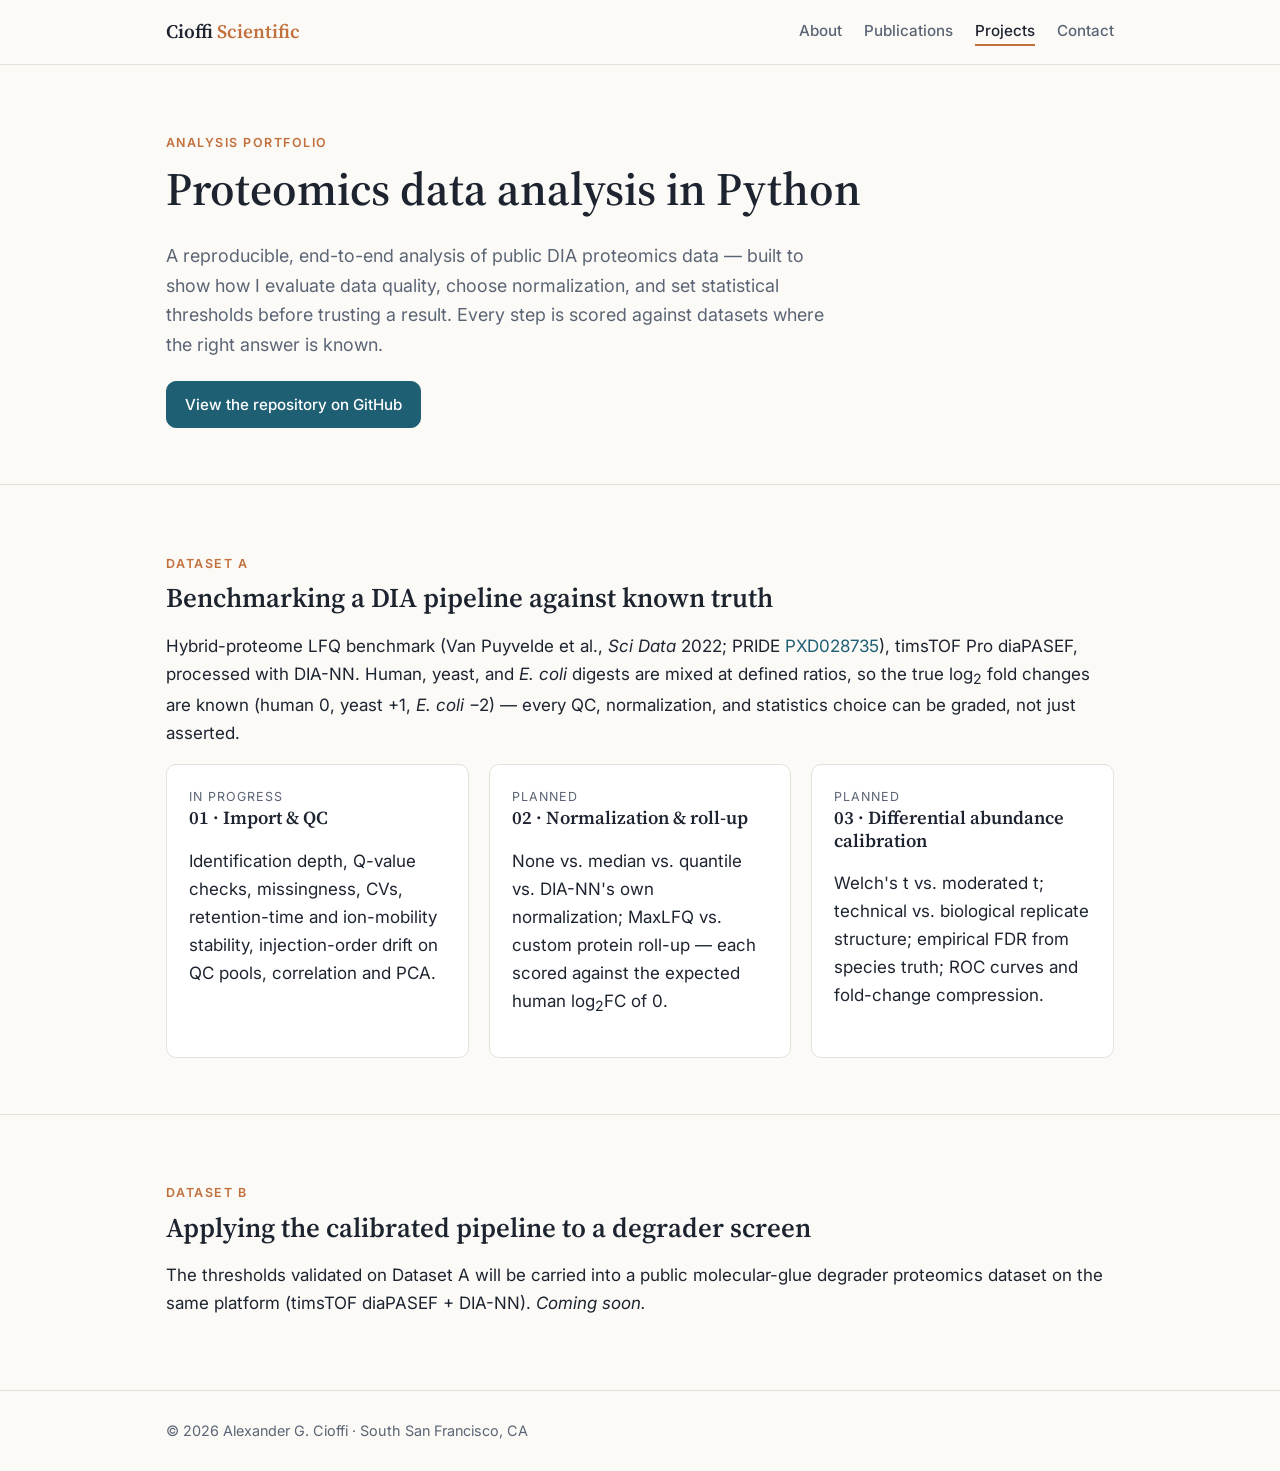
==== projects.html @ 392a1076 "Add files via upload" ====
<!DOCTYPE html>
<!-- =====================================================================
     projects.html — showcase for the proteomics Python portfolio
     Each notebook is one <article class="card">. When a notebook is
     pushed to GitHub: change its status to "live", and replace the
     placeholder links with the real GitHub and nbviewer URLs.
     Tip: nbviewer.org renders notebooks (plots included) more reliably
     than GitHub's own preview: https://nbviewer.org/github/USER/REPO/blob/main/notebooks/FILE.ipynb
     ===================================================================== -->
<html lang="en">
<head>
  <meta charset="utf-8">
  <meta name="viewport" content="width=device-width, initial-scale=1">
  <title>Projects | Alexander G. Cioffi, Ph.D.</title>
  <meta name="description" content="Reproducible Python analyses of public DIA proteomics data: QC, normalization, and differential abundance calibrated against known ground truth.">
  <link rel="preconnect" href="https://fonts.googleapis.com">
  <link rel="preconnect" href="https://fonts.gstatic.com" crossorigin>
  <link href="https://fonts.googleapis.com/css2?family=Inter:wght@400;500;600&family=Source+Serif+4:wght@600&display=swap" rel="stylesheet">
  <link rel="stylesheet" href="styles.css">
</head>
<body>

  <header class="site-header">
    <div class="container">
      <a class="brand" href="index.html">Cioffi <span>Scientific</span></a>
      <nav class="nav">
        <a href="index.html">About</a>
        <a href="publications.html">Publications</a>
        <a href="projects.html" aria-current="page">Projects</a>
        <a href="index.html#contact">Contact</a>
      </nav>
    </div>
  </header>

  <main>
    <section>
      <div class="container">
        <p class="eyebrow">Analysis portfolio</p>
        <h1>Proteomics data analysis in Python</h1>
        <p class="lede">
          A reproducible, end-to-end analysis of public DIA proteomics data — built to show how
          I evaluate data quality, choose normalization, and set statistical thresholds before
          trusting a result. Every step is scored against datasets where the right answer is known.
        </p>
        <div class="button-row">
          <!-- Replace with your repo URL -->
          <a class="button primary" href="https://github.com/YOUR-GITHUB/YOUR-REPO">View the repository on GitHub</a>
        </div>
      </div>
    </section>

    <section>
      <div class="container">
        <p class="eyebrow">Dataset A</p>
        <h2>Benchmarking a DIA pipeline against known truth</h2>
        <p>
          Hybrid-proteome LFQ benchmark (Van Puyvelde et al., <em>Sci Data</em> 2022; PRIDE
          <a href="https://www.ebi.ac.uk/pride/archive/projects/PXD028735">PXD028735</a>),
          timsTOF Pro diaPASEF, processed with DIA-NN. Human, yeast, and <em>E. coli</em> digests
          are mixed at defined ratios, so the true log<sub>2</sub> fold changes are known
          (human 0, yeast +1, <em>E. coli</em> −2) — every QC, normalization, and statistics
          choice can be graded, not just asserted.
        </p>

        <div class="cards">
          <article class="card">
            <div class="status">In progress</div>
            <h3>01 · Import &amp; QC</h3>
            <p>Identification depth, Q-value checks, missingness, CVs, retention-time and
               ion-mobility stability, injection-order drift on QC pools, correlation and PCA.</p>
            <!-- <a href="NBVIEWER-URL">View notebook →</a> -->
          </article>

          <article class="card">
            <div class="status">Planned</div>
            <h3>02 · Normalization &amp; roll-up</h3>
            <p>None vs. median vs. quantile vs. DIA-NN's own normalization; MaxLFQ vs. custom
               protein roll-up — each scored against the expected human log<sub>2</sub>FC of 0.</p>
          </article>

          <article class="card">
            <div class="status">Planned</div>
            <h3>03 · Differential abundance calibration</h3>
            <p>Welch's t vs. moderated t; technical vs. biological replicate structure; empirical
               FDR from species truth; ROC curves and fold-change compression.</p>
          </article>
        </div>
      </div>
    </section>

    <section>
      <div class="container">
        <p class="eyebrow">Dataset B</p>
        <h2>Applying the calibrated pipeline to a degrader screen</h2>
        <p>
          The thresholds validated on Dataset A will be carried into a public molecular-glue degrader
          proteomics dataset on the same platform (timsTOF diaPASEF + DIA-NN). <em>Coming soon.</em>
        </p>
      </div>
    </section>
  </main>

  <footer class="site-footer">
    <div class="container">© 2026 Alexander G. Cioffi · South San Francisco, CA</div>
  </footer>

</body>
</html>
---- styles.css ----
/* =====================================================================
   cioffiscientific.com — shared stylesheet
   Every page links to this one file, so a change here changes the
   whole site. Structure:
     1. Design tokens (colors, fonts, spacing) — edit these first
     2. Base elements (body, headings, links)
     3. Layout pieces (header/nav, sections, footer)
     4. Components (hero, timeline, publication list, project cards)
     5. Small-screen adjustments
   ===================================================================== */

/* ---------- 1. Design tokens ----------------------------------------
   CSS "custom properties" (variables). Change --accent once and every
   link, button and highlight follows. */
:root {
  --bg:        #fbfaf7;   /* warm off-white page background */
  --surface:   #ffffff;   /* cards */
  --text:      #1d2430;   /* near-black body text */
  --muted:     #5b6575;   /* secondary text (dates, journals) */
  --line:      #e3e1da;   /* hairline borders */
  --accent:    #1f5f74;   /* deep teal — links, highlights */
  --accent-2:  #c2703d;   /* copper — small emphasis marks */

  --font-head: "Source Serif 4", Georgia, serif;
  --font-body: "Inter", system-ui, -apple-system, "Segoe UI", sans-serif;

  --max-width: 980px;     /* content column width */
  --radius:    10px;
}

/* Dark mode: browsers report the visitor's OS setting; we just swap tokens. */
@media (prefers-color-scheme: dark) {
  :root {
    --bg:       #12161c;
    --surface:  #1a2029;
    --text:     #e6e8eb;
    --muted:    #9aa3b0;
    --line:     #2a323d;
    --accent:   #6fb8cf;
    --accent-2: #e09a6b;
  }
}

/* ---------- 2. Base elements ---------------------------------------- */
*, *::before, *::after { box-sizing: border-box; }

html { scroll-behavior: smooth; }

body {
  margin: 0;
  background: var(--bg);
  color: var(--text);
  font-family: var(--font-body);
  font-size: 17px;
  line-height: 1.65;
}

h1, h2, h3 {
  font-family: var(--font-head);
  line-height: 1.2;
  margin: 0 0 0.5em;
}
h1 { font-size: clamp(2rem, 5vw, 2.9rem); font-weight: 600; }
h2 { font-size: 1.7rem; font-weight: 600; }
h3 { font-size: 1.15rem; font-weight: 600; }

a { color: var(--accent); text-decoration: none; }
a:hover { text-decoration: underline; }

img { max-width: 100%; display: block; }

/* ---------- 3. Layout ----------------------------------------------- */
.container {
  max-width: var(--max-width);
  margin: 0 auto;
  padding: 0 16px;           /* 16px gutter keeps text off phone edges */
}

/* Header + navigation bar, shared by every page */
.site-header {
  border-bottom: 1px solid var(--line);
  background: var(--bg);
  position: sticky;           /* stays visible while scrolling */
  top: 0;
  z-index: 10;
}
.site-header .container {
  display: flex;
  align-items: center;
  justify-content: space-between;
  gap: 16px;
  min-height: 64px;
  flex-wrap: wrap;
}
.brand {
  font-family: var(--font-head);
  font-size: 1.2rem;
  font-weight: 600;
  color: var(--text);
}
.brand span { color: var(--accent-2); }
.nav { display: flex; gap: 22px; flex-wrap: wrap; }
.nav a { color: var(--muted); font-size: 0.95rem; font-weight: 500; }
.nav a:hover { color: var(--accent); text-decoration: none; }
/* The page you're on gets aria-current="page" in the HTML */
.nav a[aria-current="page"] { color: var(--text); border-bottom: 2px solid var(--accent-2); }

section { padding: 56px 0; }
section + section { border-top: 1px solid var(--line); }

.eyebrow {                   /* small label above a heading */
  font-size: 0.78rem;
  letter-spacing: 0.12em;
  text-transform: uppercase;
  color: var(--accent-2);
  font-weight: 600;
  margin-bottom: 8px;
}

.site-footer {
  border-top: 1px solid var(--line);
  padding: 28px 0;
  color: var(--muted);
  font-size: 0.9rem;
}

/* ---------- 4. Components ------------------------------------------- */

/* Hero: photo on the left, intro text on the right */
.hero {
  display: grid;
  grid-template-columns: 240px 1fr;
  gap: 44px;
  align-items: center;
}
.headshot {
  width: 240px;
  height: 240px;
  border-radius: 50%;
  object-fit: cover;         /* crops any photo to fill the circle */
  border: 4px solid var(--surface);
  box-shadow: 0 6px 24px rgba(0, 0, 0, 0.12);
}
/* Shown only if images/headshot.jpg is missing (see onerror in index.html) */
.headshot-placeholder {
  width: 240px;
  height: 240px;
  border-radius: 50%;
  display: none;
  align-items: center;
  justify-content: center;
  background: var(--accent);
  color: #fff;
  font-family: var(--font-head);
  font-size: 4rem;
}
.lede { font-size: 1.12rem; color: var(--muted); max-width: 60ch; }

.button-row { display: flex; gap: 12px; flex-wrap: wrap; margin-top: 22px; }
.button {
  display: inline-block;
  padding: 10px 18px;
  border-radius: var(--radius);
  border: 1px solid var(--accent);
  font-weight: 500;
  font-size: 0.95rem;
}
.button.primary { background: var(--accent); color: #fff; }
.button:hover { text-decoration: none; opacity: 0.9; }

/* Expertise tags */
.tags { display: flex; flex-wrap: wrap; gap: 8px; margin-top: 12px; }
.tag {
  font-size: 0.85rem;
  padding: 4px 12px;
  border-radius: 999px;
  border: 1px solid var(--line);
  background: var(--surface);
}

.two-col { display: grid; grid-template-columns: 1fr 1fr; gap: 32px; }

/* Career timeline: a vertical line with entries hanging off it */
.timeline { list-style: none; padding: 0; margin: 24px 0 0; border-left: 2px solid var(--line); }
.timeline li { position: relative; padding: 0 0 26px 24px; }
.timeline li::before {       /* the dot on the line */
  content: "";
  position: absolute;
  left: -7px;
  top: 7px;
  width: 12px;
  height: 12px;
  border-radius: 50%;
  background: var(--accent);
}
.timeline .when { color: var(--muted); font-size: 0.88rem; }
.timeline .role { font-weight: 600; }
.timeline p { margin: 4px 0 0; }

/* Publication list (publications.html) */
.pub-list { list-style: none; padding: 0; margin: 0; counter-reset: pub; }
.pub {
  counter-increment: pub;
  padding: 18px 0;
  border-bottom: 1px solid var(--line);
  display: grid;
  grid-template-columns: 70px 1fr;
  gap: 12px;
}
.pub-year { font-family: var(--font-head); font-size: 1.1rem; color: var(--accent-2); }
.pub-title { font-weight: 600; display: block; margin-bottom: 2px; }
.pub-authors { color: var(--muted); font-size: 0.93rem; }
.pub-authors .me { color: var(--text); font-weight: 600; }  /* highlights your name */
.pub-venue { font-size: 0.93rem; }
.pub-venue em { font-style: italic; }
.pub-links { margin-top: 6px; font-size: 0.88rem; display: flex; gap: 14px; flex-wrap: wrap; }

/* Project cards (projects.html) */
.cards { display: grid; grid-template-columns: repeat(auto-fit, minmax(260px, 1fr)); gap: 20px; }
.card {
  background: var(--surface);
  border: 1px solid var(--line);
  border-radius: var(--radius);
  padding: 22px;
}
.card .status { font-size: 0.78rem; text-transform: uppercase; letter-spacing: 0.08em; color: var(--muted); }
.card .status.live { color: var(--accent); }

/* ---------- 5. Small screens ---------------------------------------- */
@media (max-width: 720px) {
  .hero { grid-template-columns: 1fr; gap: 24px; text-align: left; }
  .headshot, .headshot-placeholder { width: 160px; height: 160px; font-size: 2.8rem; }
  .two-col { grid-template-columns: 1fr; }
  .pub { grid-template-columns: 1fr; gap: 2px; }
  section { padding: 40px 0; }
}
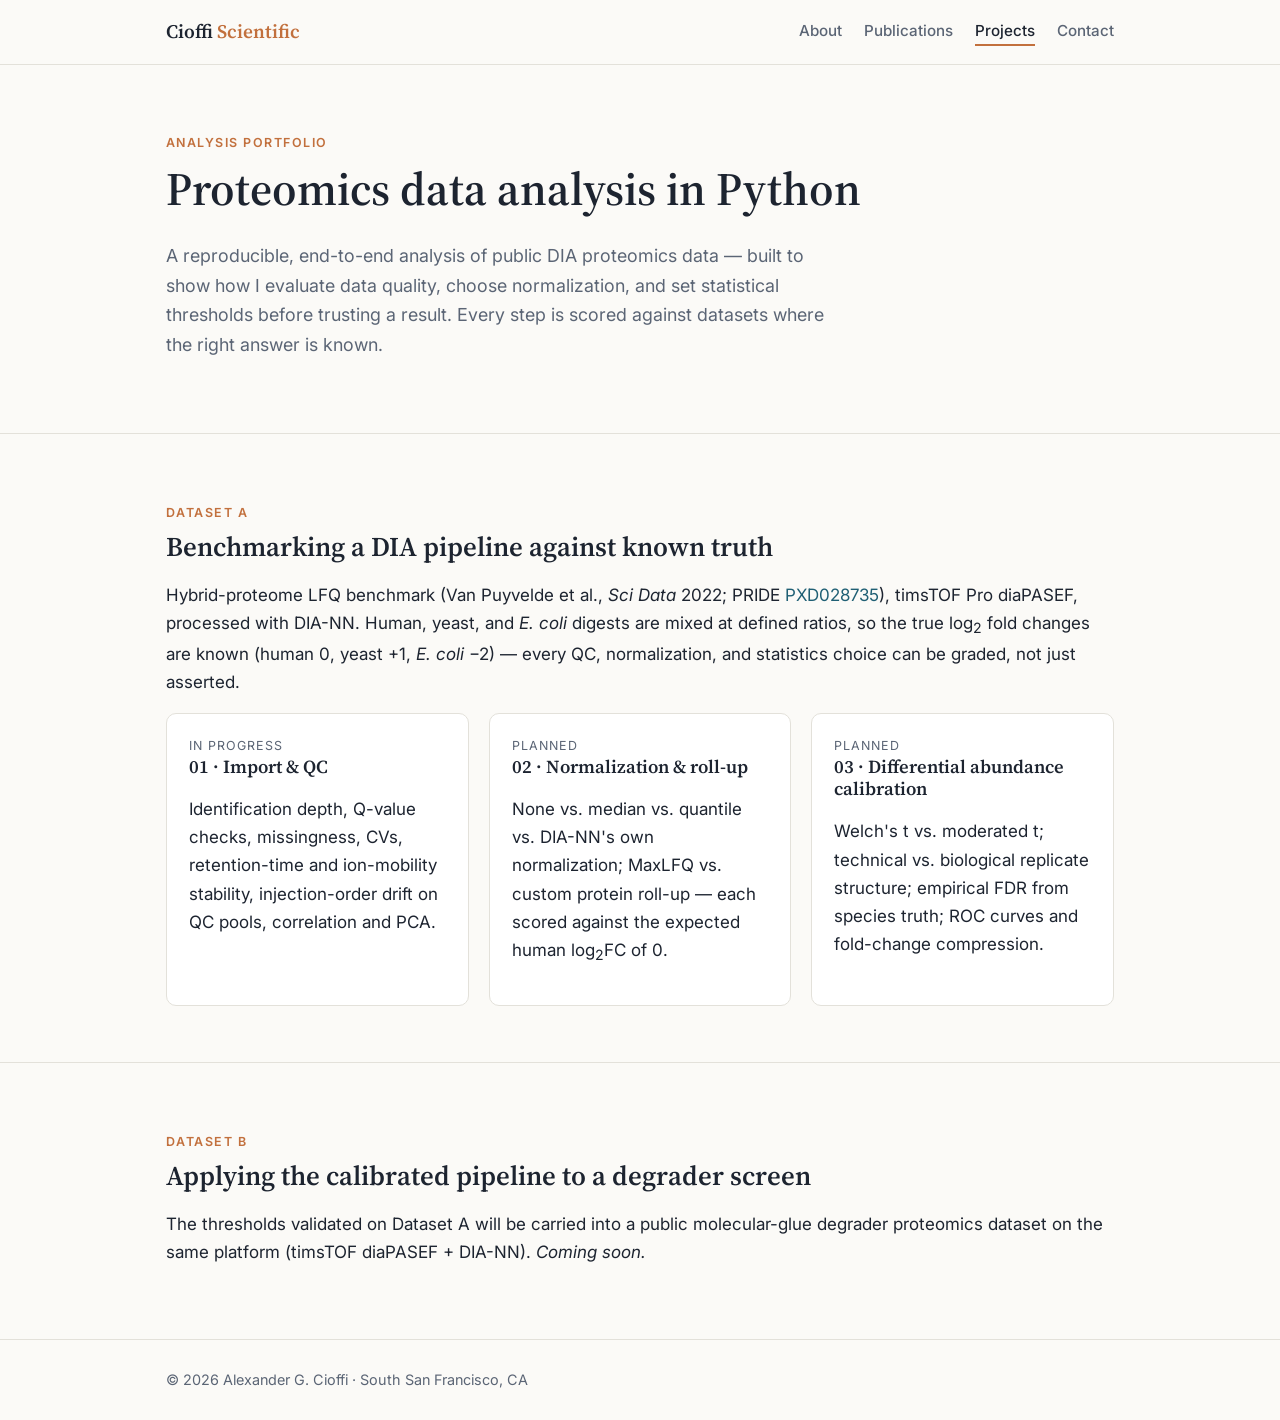
==== commit e7d51824: "Fix contact links, hide unfinished Projects button, add link previews - Contact: link text now match" ====
--- a/projects.html
+++ b/projects.html
@@ -13,6 +13,14 @@
   <meta name="viewport" content="width=device-width, initial-scale=1">
   <title>Projects | Alexander G. Cioffi, Ph.D.</title>
   <meta name="description" content="Reproducible Python analyses of public DIA proteomics data: QC, normalization, and differential abundance calibrated against known ground truth.">
+  <meta property="og:type" content="website">
+  <meta property="og:url" content="https://cioffiscientific.com/projects.html">
+  <meta property="og:title" content="Proteomics data analysis in Python | Cioffi Scientific">
+  <meta property="og:description" content="Reproducible Python analyses of public DIA proteomics data: QC, normalization, and differential abundance calibrated against known ground truth.">
+  <meta property="og:image" content="https://cioffiscientific.com/images/social-preview.png">
+  <meta property="og:image:width" content="1280">
+  <meta property="og:image:height" content="640">
+  <meta name="twitter:card" content="summary_large_image">
   <link rel="preconnect" href="https://fonts.googleapis.com">
   <link rel="preconnect" href="https://fonts.gstatic.com" crossorigin>
   <link href="https://fonts.googleapis.com/css2?family=Inter:wght@400;500;600&family=Source+Serif+4:wght@600&display=swap" rel="stylesheet">
@@ -42,10 +50,12 @@
           I evaluate data quality, choose normalization, and set statistical thresholds before
           trusting a result. Every step is scored against datasets where the right answer is known.
         </p>
+        <!-- HIDDEN until the DIA pipeline repo is public. To show it: delete the
+             two comment markers around this block and put in the real repo URL.
         <div class="button-row">
-          <!-- Replace with your repo URL -->
-          <a class="button primary" href="https://github.com/YOUR-GITHUB/YOUR-REPO">View the repository on GitHub</a>
+          <a class="button primary" href="https://github.com/acioffi3-spec/REPO-NAME">View the repository on GitHub</a>
         </div>
+        -->
       </div>
     </section>
 
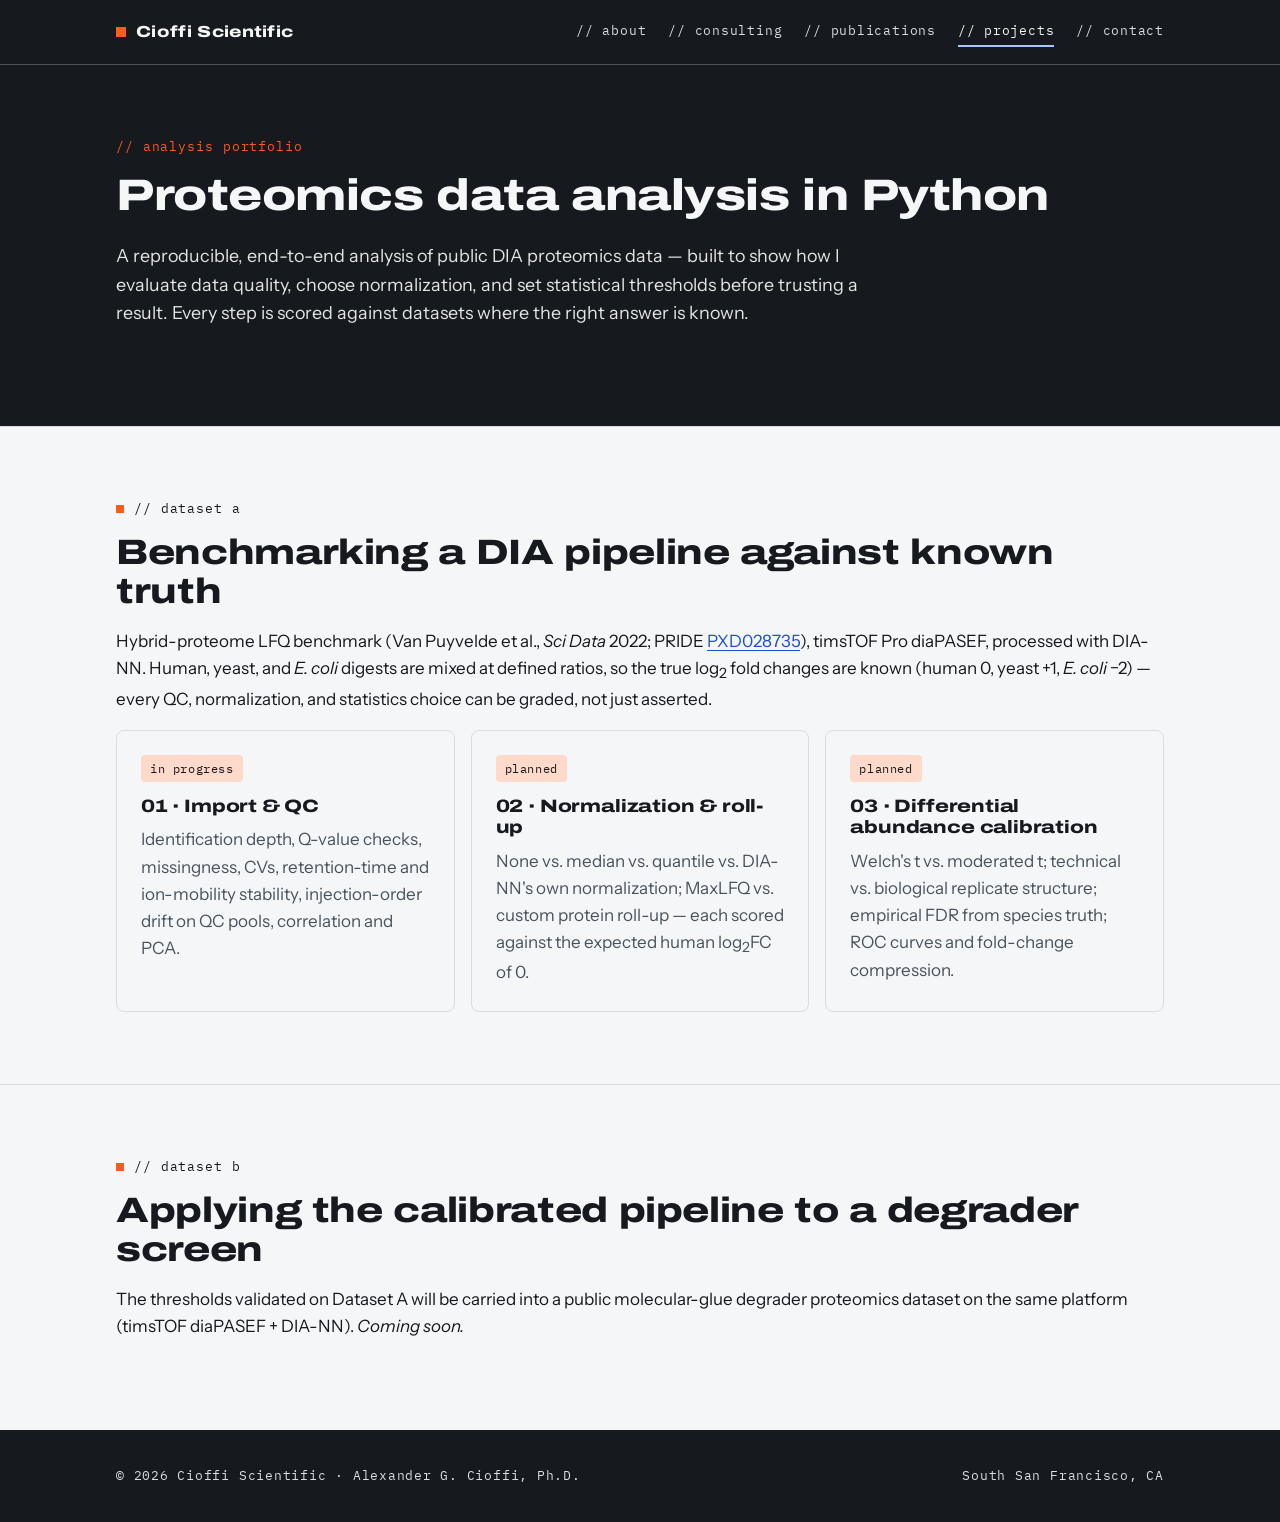
==== commit c18d360f: "Restyle to "Signal and Steel", add consulting, track record, CV download - New design system from St" ====
--- a/projects.html
+++ b/projects.html
@@ -23,27 +23,28 @@
   <meta name="twitter:card" content="summary_large_image">
   <link rel="preconnect" href="https://fonts.googleapis.com">
   <link rel="preconnect" href="https://fonts.gstatic.com" crossorigin>
-  <link href="https://fonts.googleapis.com/css2?family=Inter:wght@400;500;600&family=Source+Serif+4:wght@600&display=swap" rel="stylesheet">
+  <link href="https://fonts.googleapis.com/css2?family=Archivo:wdth,wght@125,800&family=IBM+Plex+Mono&family=Instrument+Sans:wght@400;500&display=swap" rel="stylesheet">
   <link rel="stylesheet" href="styles.css">
 </head>
 <body>
 
-  <header class="site-header">
+  <header class="site-header theme-dark">
     <div class="container">
-      <a class="brand" href="index.html">Cioffi <span>Scientific</span></a>
-      <nav class="nav">
-        <a href="index.html">About</a>
-        <a href="publications.html">Publications</a>
-        <a href="projects.html" aria-current="page">Projects</a>
-        <a href="index.html#contact">Contact</a>
+      <a class="brand" href="index.html">Cioffi Scientific</a>
+      <nav class="nav" aria-label="Main">
+        <a href="index.html">// about</a>
+        <a href="index.html#consulting">// consulting</a>
+        <a href="publications.html">// publications</a>
+        <a href="projects.html" aria-current="page">// projects</a>
+        <a href="index.html#contact">// contact</a>
       </nav>
     </div>
   </header>
 
   <main>
-    <section>
+    <section class="hero theme-dark">
       <div class="container">
-        <p class="eyebrow">Analysis portfolio</p>
+        <p class="eyebrow">// analysis portfolio</p>
         <h1>Proteomics data analysis in Python</h1>
         <p class="lede">
           A reproducible, end-to-end analysis of public DIA proteomics data — built to show how
@@ -61,7 +62,7 @@
 
     <section>
       <div class="container">
-        <p class="eyebrow">Dataset A</p>
+        <p class="eyebrow">// dataset a</p>
         <h2>Benchmarking a DIA pipeline against known truth</h2>
         <p>
           Hybrid-proteome LFQ benchmark (Van Puyvelde et al., <em>Sci Data</em> 2022; PRIDE
@@ -74,7 +75,7 @@
 
         <div class="cards">
           <article class="card">
-            <div class="status">In progress</div>
+            <span class="badge">in progress</span>
             <h3>01 · Import &amp; QC</h3>
             <p>Identification depth, Q-value checks, missingness, CVs, retention-time and
                ion-mobility stability, injection-order drift on QC pools, correlation and PCA.</p>
@@ -82,14 +83,14 @@
           </article>
 
           <article class="card">
-            <div class="status">Planned</div>
+            <span class="badge">planned</span>
             <h3>02 · Normalization &amp; roll-up</h3>
             <p>None vs. median vs. quantile vs. DIA-NN's own normalization; MaxLFQ vs. custom
                protein roll-up — each scored against the expected human log<sub>2</sub>FC of 0.</p>
           </article>
 
           <article class="card">
-            <div class="status">Planned</div>
+            <span class="badge">planned</span>
             <h3>03 · Differential abundance calibration</h3>
             <p>Welch's t vs. moderated t; technical vs. biological replicate structure; empirical
                FDR from species truth; ROC curves and fold-change compression.</p>
@@ -100,7 +101,7 @@
 
     <section>
       <div class="container">
-        <p class="eyebrow">Dataset B</p>
+        <p class="eyebrow">// dataset b</p>
         <h2>Applying the calibrated pipeline to a degrader screen</h2>
         <p>
           The thresholds validated on Dataset A will be carried into a public molecular-glue degrader
@@ -110,8 +111,11 @@
     </section>
   </main>
 
-  <footer class="site-footer">
-    <div class="container">© 2026 Alexander G. Cioffi · South San Francisco, CA</div>
+  <footer class="site-footer theme-dark">
+    <div class="container mono">
+      <span>© 2026 Cioffi Scientific · Alexander G. Cioffi, Ph.D.</span>
+      <span>South San Francisco, CA</span>
+    </div>
   </footer>
 
 </body>
--- a/styles.css
+++ b/styles.css
@@ -1,49 +1,95 @@
 /* =====================================================================
-   cioffiscientific.com — shared stylesheet
-   Every page links to this one file, so a change here changes the
-   whole site. Structure:
-     1. Design tokens (colors, fonts, spacing) — edit these first
-     2. Base elements (body, headings, links)
-     3. Layout pieces (header/nav, sections, footer)
-     4. Components (hero, timeline, publication list, project cards)
-     5. Small-screen adjustments
+   cioffiscientific.com: shared stylesheet
+   Design system: "Signal and Steel". Cool, industrial, high-contrast.
+   Grey does most of the work (~80%), blue carries structure and
+   interactivity (~15%), orange marks the single most important thing
+   on a screen (~5%).
+
+   Every color and font is a CSS custom property defined ONCE in
+   section 1. Nothing below hard-codes a hex value or a font name, so
+   changing a token here changes it everywhere.
+
+     1. Tokens: palette, fonts, sizes
+     2. Themes: light (default), dark (OS setting), always-dark sections
+     3. Base elements
+     4. Layout: header, sections, footer
+     5. Components: hero, buttons, eyebrows, tags, cards, timeline,
+        results, publication list
+     6. Small screens
    ===================================================================== */
 
-/* ---------- 1. Design tokens ----------------------------------------
-   CSS "custom properties" (variables). Change --accent once and every
-   link, button and highlight follows. */
+/* ---------- 1. Tokens ------------------------------------------------ */
 :root {
-  --bg:        #fbfaf7;   /* warm off-white page background */
-  --surface:   #ffffff;   /* cards */
-  --text:      #1d2430;   /* near-black body text */
-  --muted:     #5b6575;   /* secondary text (dates, journals) */
-  --line:      #e3e1da;   /* hairline borders */
-  --accent:    #1f5f74;   /* deep teal — links, highlights */
-  --accent-2:  #c2703d;   /* copper — small emphasis marks */
-
-  --font-head: "Source Serif 4", Georgia, serif;
-  --font-body: "Inter", system-ui, -apple-system, "Segoe UI", sans-serif;
-
-  --max-width: 980px;     /* content column width */
-  --radius:    10px;
-}
-
-/* Dark mode: browsers report the visitor's OS setting; we just swap tokens. */
+  /* Greys */
+  --color-graphite: #16191D;  /* dark backgrounds; primary text on light */
+  --color-slate:    #4A535C;  /* secondary text on light; borders on dark */
+  --color-fog:      #D9DEE3;  /* borders on light; body text on dark */
+  --color-paper:    #F4F6F8;  /* light background */
+  /* Blues */
+  --color-cobalt:   #1F4FD8;  /* links, focus, secondary buttons (light) */
+  --color-ice:      #A9C4FF;  /* links and blue accents (dark) */
+  /* Oranges */
+  --color-signal:   #FF5A1F;  /* the ONE primary button; markers; labels on dark */
+  --color-signal-hover: #E8490F; /* Signal, slightly darker, for hover */
+  --color-ember:    #FFD9C9;  /* tag / badge backgrounds */
+
+  /* Fonts (loaded from Google Fonts in each page's <head>) */
+  --font-heading: "Archivo", "Helvetica Neue", Arial, sans-serif;
+  --font-body:    "Instrument Sans", system-ui, sans-serif;
+  --font-mono:    "IBM Plex Mono", ui-monospace, monospace;
+
+  --max-width: 1080px;
+  --radius-sm: 4px;   /* buttons, inputs, tags */
+  --radius-md: 8px;   /* cards */
+  --speed: 150ms;     /* all hover transitions */
+}
+
+/* ---------- 2. Themes ------------------------------------------------
+   Components never use palette tokens directly for surfaces/text.
+   They use these ROLE tokens, which each theme reassigns. */
+:root {
+  --bg: var(--color-paper);
+  --surface: var(--color-paper);      /* cards are flat: same fill as the page, 1px Fog border */
+  --text: var(--color-graphite);
+  --text-muted: var(--color-slate);   /* 7.2:1 on Paper */
+  --border: var(--color-fog);
+  --link: var(--color-cobalt);        /* 6.1:1 on Paper */
+  --eyebrow-text: var(--color-graphite);
+  --eyebrow-marker: block;             /* Signal square shown on light only */
+  --tag-bg: var(--color-ember);
+  --tag-text: var(--color-graphite);
+}
+
+/* Visitor's OS is in dark mode: whole site goes Graphite. */
 @media (prefers-color-scheme: dark) {
   :root {
-    --bg:       #12161c;
-    --surface:  #1a2029;
-    --text:     #e6e8eb;
-    --muted:    #9aa3b0;
-    --line:     #2a323d;
-    --accent:   #6fb8cf;
-    --accent-2: #e09a6b;
+    --bg: var(--color-graphite);
+    --surface: var(--color-graphite);
+    --text: var(--color-paper);
+    --text-muted: var(--color-fog);   /* 13:1 on Graphite */
+    --border: var(--color-slate);
+    --link: var(--color-ice);         /* 10:1 on Graphite */
+    --eyebrow-text: var(--color-signal);
+    --eyebrow-marker: none;
   }
 }
 
-/* ---------- 2. Base elements ---------------------------------------- */
+/* Hero, header and footer are dark in BOTH themes (per the spec). */
+.theme-dark {
+  --bg: var(--color-graphite);
+  --surface: var(--color-graphite);
+  --text: var(--color-paper);
+  --text-muted: var(--color-fog);
+  --border: var(--color-slate);
+  --link: var(--color-ice);
+  --eyebrow-text: var(--color-signal);  /* Signal on Graphite = 5.7:1, passes AA */
+  --eyebrow-marker: none;
+  background: var(--bg);
+  color: var(--text);
+}
+
+/* ---------- 3. Base elements ---------------------------------------- */
 *, *::before, *::after { box-sizing: border-box; }
-
 html { scroll-behavior: smooth; }
 
 body {
@@ -51,186 +97,323 @@
   background: var(--bg);
   color: var(--text);
   font-family: var(--font-body);
+  font-weight: 400;
   font-size: 17px;
-  line-height: 1.65;
+  line-height: 1.6;
+  -webkit-font-smoothing: antialiased;
 }
 
 h1, h2, h3 {
-  font-family: var(--font-head);
-  line-height: 1.2;
+  font-family: var(--font-heading);
+  font-weight: 800;
+  font-stretch: 125%;       /* Archivo's expanded width */
+  line-height: 1.1;
+  letter-spacing: -0.01em;
   margin: 0 0 0.5em;
 }
-h1 { font-size: clamp(2rem, 5vw, 2.9rem); font-weight: 600; }
-h2 { font-size: 1.7rem; font-weight: 600; }
-h3 { font-size: 1.15rem; font-weight: 600; }
-
-a { color: var(--accent); text-decoration: none; }
-a:hover { text-decoration: underline; }
+h1 { font-size: clamp(1.9rem, 4vw, 2.75rem); }
+h2 { font-size: clamp(1.6rem, 3vw, 2.2rem); }
+h3 { font-size: 1.12rem; line-height: 1.2; }
+
+a {
+  color: var(--link);
+  text-decoration: underline;
+  text-decoration-thickness: 1px;
+  text-underline-offset: 3px;
+  transition: text-decoration-thickness var(--speed) ease;
+}
+a:hover { text-decoration-thickness: 3px; }
+a:focus-visible, .button:focus-visible {
+  outline: 2px solid var(--link);
+  outline-offset: 3px;
+}
 
 img { max-width: 100%; display: block; }
 
-/* ---------- 3. Layout ----------------------------------------------- */
+.mono {
+  font-family: var(--font-mono);
+  font-size: 0.8rem;
+  letter-spacing: 0.06em;
+}
+
+/* ---------- 4. Layout ----------------------------------------------- */
 .container {
   max-width: var(--max-width);
   margin: 0 auto;
-  padding: 0 16px;           /* 16px gutter keeps text off phone edges */
-}
-
-/* Header + navigation bar, shared by every page */
+  padding: 0 16px;
+}
+
 .site-header {
-  border-bottom: 1px solid var(--line);
-  background: var(--bg);
-  position: sticky;           /* stays visible while scrolling */
+  position: sticky;
   top: 0;
   z-index: 10;
+  border-bottom: 1px solid var(--border);
 }
 .site-header .container {
   display: flex;
   align-items: center;
   justify-content: space-between;
-  gap: 16px;
+  gap: 12px 28px;
   min-height: 64px;
   flex-wrap: wrap;
 }
 .brand {
-  font-family: var(--font-head);
-  font-size: 1.2rem;
-  font-weight: 600;
+  font-family: var(--font-heading);
+  font-weight: 800;
+  font-stretch: 125%;
+  font-size: 1rem;
+  letter-spacing: 0.02em;
   color: var(--text);
-}
-.brand span { color: var(--accent-2); }
-.nav { display: flex; gap: 22px; flex-wrap: wrap; }
-.nav a { color: var(--muted); font-size: 0.95rem; font-weight: 500; }
-.nav a:hover { color: var(--accent); text-decoration: none; }
-/* The page you're on gets aria-current="page" in the HTML */
-.nav a[aria-current="page"] { color: var(--text); border-bottom: 2px solid var(--accent-2); }
-
-section { padding: 56px 0; }
-section + section { border-top: 1px solid var(--line); }
-
-.eyebrow {                   /* small label above a heading */
-  font-size: 0.78rem;
-  letter-spacing: 0.12em;
-  text-transform: uppercase;
-  color: var(--accent-2);
-  font-weight: 600;
-  margin-bottom: 8px;
-}
-
-.site-footer {
-  border-top: 1px solid var(--line);
-  padding: 28px 0;
-  color: var(--muted);
-  font-size: 0.9rem;
-}
-
-/* ---------- 4. Components ------------------------------------------- */
-
-/* Hero: photo on the left, intro text on the right */
-.hero {
+  text-decoration: none;
+  display: inline-flex;
+  align-items: center;
+  gap: 10px;
+}
+.brand::before {              /* small Signal square: the brand mark */
+  content: "";
+  width: 10px;
+  height: 10px;
+  background: var(--color-signal);
+}
+.brand:hover { text-decoration: none; }
+
+.nav { display: flex; gap: 6px 22px; flex-wrap: wrap; }
+.nav a {
+  font-family: var(--font-mono);
+  font-size: 0.8rem;
+  letter-spacing: 0.06em;
+  color: var(--text-muted);
+  text-decoration: none;
+  padding: 4px 0;
+  border-bottom: 2px solid transparent;
+  transition: color var(--speed) ease, border-color var(--speed) ease;
+}
+.nav a:hover { color: var(--text); }
+.nav a[aria-current="page"] { color: var(--text); border-bottom-color: var(--link); }
+
+section { padding: 72px 0; }
+main > section + section { border-top: 1px solid var(--border); }
+
+.section-head { max-width: 62ch; margin-bottom: 36px; }
+.section-head p:not(.eyebrow) { color: var(--text-muted); margin: 0; }
+
+/* Eyebrow label above a section heading, e.g. "// consulting".
+   On dark surfaces the text is Signal orange (5.7:1).
+   On light surfaces Signal text would fail WCAG AA (2.9:1 on Paper),
+   so the text is Graphite and a small Signal square carries the accent. */
+.eyebrow {
+  font-family: var(--font-mono);
+  font-size: 0.8rem;
+  letter-spacing: 0.07em;
+  color: var(--eyebrow-text);
+  margin: 0 0 14px;
+  display: flex;
+  align-items: center;
+  gap: 10px;
+}
+.eyebrow::before {
+  content: "";
+  display: var(--eyebrow-marker);
+  width: 8px;
+  height: 8px;
+  background: var(--color-signal);
+  flex: none;
+}
+
+.lede { font-size: 1.12rem; color: var(--text-muted); max-width: 62ch; }
+
+.site-footer { padding: 36px 0; }
+.site-footer .container {
+  display: flex;
+  justify-content: space-between;
+  gap: 12px 24px;
+  flex-wrap: wrap;
+  color: var(--text-muted);
+}
+
+/* ---------- 5. Components ------------------------------------------- */
+
+/* Hero (dark in both themes) */
+.hero { padding: 72px 0 80px; }
+.hero-grid {
   display: grid;
-  grid-template-columns: 240px 1fr;
-  gap: 44px;
-  align-items: center;
+  grid-template-columns: 220px 1fr;
+  gap: 48px;
+  align-items: start;
 }
 .headshot {
-  width: 240px;
-  height: 240px;
-  border-radius: 50%;
-  object-fit: cover;         /* crops any photo to fill the circle */
-  border: 4px solid var(--surface);
-  box-shadow: 0 6px 24px rgba(0, 0, 0, 0.12);
-}
-/* Shown only if images/headshot.jpg is missing (see onerror in index.html) */
+  width: 220px;
+  height: 220px;
+  object-fit: cover;
+  border-radius: var(--radius-md);
+  border: 1px solid var(--border);
+}
 .headshot-placeholder {
-  width: 240px;
-  height: 240px;
-  border-radius: 50%;
+  width: 220px;
+  height: 220px;
   display: none;
   align-items: center;
   justify-content: center;
-  background: var(--accent);
-  color: #fff;
-  font-family: var(--font-head);
-  font-size: 4rem;
-}
-.lede { font-size: 1.12rem; color: var(--muted); max-width: 60ch; }
-
-.button-row { display: flex; gap: 12px; flex-wrap: wrap; margin-top: 22px; }
+  border-radius: var(--radius-md);
+  border: 1px solid var(--border);
+  font-family: var(--font-heading);
+  font-weight: 800;
+  font-stretch: 125%;
+  font-size: 3.4rem;
+}
+.hero .tagline {
+  font-family: var(--font-heading);
+  font-weight: 800;
+  font-stretch: 125%;
+  font-size: clamp(1.05rem, 2vw, 1.3rem);
+  line-height: 1.25;
+  color: var(--text-muted);
+  margin: -6px 0 22px;
+}
+.hero .lede { color: var(--text); opacity: 0.92; }
+.spec-line {                   /* mono metadata strip under the photo */
+  margin-top: 16px;
+  color: var(--text-muted);
+  display: grid;
+  gap: 4px;
+}
+.availability {
+  margin-top: 26px;
+  padding-top: 18px;
+  border-top: 1px solid var(--border);
+  color: var(--text-muted);
+}
+
+/* Buttons: one Signal (filled) per screen, everything else outlined */
+.button-row { display: flex; gap: 12px; flex-wrap: wrap; margin-top: 26px; }
 .button {
   display: inline-block;
-  padding: 10px 18px;
-  border-radius: var(--radius);
-  border: 1px solid var(--accent);
+  padding: 11px 18px;
+  border-radius: var(--radius-sm);
+  font-family: var(--font-body);
   font-weight: 500;
   font-size: 0.95rem;
-}
-.button.primary { background: var(--accent); color: #fff; }
-.button:hover { text-decoration: none; opacity: 0.9; }
-
-/* Expertise tags */
-.tags { display: flex; flex-wrap: wrap; gap: 8px; margin-top: 12px; }
-.tag {
-  font-size: 0.85rem;
-  padding: 4px 12px;
-  border-radius: 999px;
-  border: 1px solid var(--line);
-  background: var(--surface);
-}
-
-.two-col { display: grid; grid-template-columns: 1fr 1fr; gap: 32px; }
-
-/* Career timeline: a vertical line with entries hanging off it */
-.timeline { list-style: none; padding: 0; margin: 24px 0 0; border-left: 2px solid var(--line); }
-.timeline li { position: relative; padding: 0 0 26px 24px; }
-.timeline li::before {       /* the dot on the line */
-  content: "";
-  position: absolute;
-  left: -7px;
-  top: 7px;
-  width: 12px;
-  height: 12px;
-  border-radius: 50%;
-  background: var(--accent);
-}
-.timeline .when { color: var(--muted); font-size: 0.88rem; }
-.timeline .role { font-weight: 600; }
-.timeline p { margin: 4px 0 0; }
-
-/* Publication list (publications.html) */
-.pub-list { list-style: none; padding: 0; margin: 0; counter-reset: pub; }
-.pub {
-  counter-increment: pub;
-  padding: 18px 0;
-  border-bottom: 1px solid var(--line);
+  line-height: 1.2;
+  text-decoration: none;
+  border: 1px solid var(--link);
+  color: var(--link);
+  background: transparent;
+  transition: background-color var(--speed) ease, color var(--speed) ease;
+}
+.button:hover { background: color-mix(in srgb, var(--link) 12%, transparent); text-decoration: none; }
+.button.primary {
+  background: var(--color-signal);
+  border-color: var(--color-signal);
+  color: var(--color-graphite);        /* Graphite on Signal = 5.7:1 */
+}
+.button.primary:hover { background: var(--color-signal-hover); border-color: var(--color-signal-hover); }
+
+/* Tags and badges: Ember background, Graphite text, square-ish corners */
+.tags { display: flex; flex-wrap: wrap; gap: 8px; margin-top: 18px; }
+.tag, .badge {
+  font-family: var(--font-mono);
+  font-size: 0.75rem;
+  letter-spacing: 0.05em;
+  padding: 4px 9px;
+  border-radius: var(--radius-sm);
+  background: var(--tag-bg);
+  color: var(--tag-text);
+}
+
+/* Selected results: three numbered outcomes */
+.results {
   display: grid;
-  grid-template-columns: 70px 1fr;
-  gap: 12px;
-}
-.pub-year { font-family: var(--font-head); font-size: 1.1rem; color: var(--accent-2); }
-.pub-title { font-weight: 600; display: block; margin-bottom: 2px; }
-.pub-authors { color: var(--muted); font-size: 0.93rem; }
-.pub-authors .me { color: var(--text); font-weight: 600; }  /* highlights your name */
-.pub-venue { font-size: 0.93rem; }
-.pub-venue em { font-style: italic; }
-.pub-links { margin-top: 6px; font-size: 0.88rem; display: flex; gap: 14px; flex-wrap: wrap; }
-
-/* Project cards (projects.html) */
-.cards { display: grid; grid-template-columns: repeat(auto-fit, minmax(260px, 1fr)); gap: 20px; }
+  grid-template-columns: repeat(3, 1fr);
+  border-top: 2px solid var(--text);
+}
+.result { padding: 22px 28px 6px 0; }
+.result + .result { padding-left: 28px; border-left: 1px solid var(--border); }
+.result .num { color: var(--text-muted); display: block; margin-bottom: 12px; }
+.result h3 { margin-bottom: 10px; }
+.result p { margin: 0; color: var(--text-muted); }
+
+/* Cards (services, projects): flat, 1px border, no shadow */
+.cards { display: grid; grid-template-columns: repeat(auto-fit, minmax(290px, 1fr)); gap: 16px; }
 .card {
   background: var(--surface);
-  border: 1px solid var(--line);
-  border-radius: var(--radius);
-  padding: 22px;
-}
-.card .status { font-size: 0.78rem; text-transform: uppercase; letter-spacing: 0.08em; color: var(--muted); }
-.card .status.live { color: var(--accent); }
-
-/* ---------- 5. Small screens ---------------------------------------- */
+  border: 1px solid var(--border);
+  border-radius: var(--radius-md);
+  padding: 24px;
+  display: flex;
+  flex-direction: column;
+}
+.card .mono { color: var(--text-muted); margin-bottom: 14px; }
+.card p { margin: 0; color: var(--text-muted); }
+.card ul { margin: 12px 0 0; padding-left: 18px; color: var(--text-muted); }
+.card li { margin-bottom: 4px; }
+.card .badge { align-self: flex-start; margin-bottom: 14px; }
+
+.two-col { display: grid; grid-template-columns: 1fr 1fr; gap: 48px; }
+.kv { margin: 0; }
+.kv div { padding: 12px 0; border-bottom: 1px solid var(--border); }
+.kv dt { color: var(--text-muted); margin-bottom: 4px; }
+.kv dd { margin: 0; }
+
+/* Career timeline */
+.timeline { list-style: none; padding: 0; margin: 0; }
+.timeline li {
+  display: grid;
+  grid-template-columns: 190px 1fr;
+  gap: 24px;
+  padding: 20px 0;
+  border-top: 1px solid var(--border);
+}
+.timeline li:last-child { border-bottom: 1px solid var(--border); }
+.timeline .when { color: var(--text-muted); padding-top: 3px; }
+.timeline .role { font-weight: 500; font-size: 1.05rem; }
+.timeline .org { color: var(--text-muted); }
+.timeline p { margin: 6px 0 0; }
+.timeline li.current .when { color: var(--text); }
+.timeline li.current .when::before {
+  content: "";
+  display: inline-block;
+  width: 8px;
+  height: 8px;
+  background: var(--color-signal);
+  margin-right: 8px;
+  vertical-align: 1px;
+}
+
+/* Publication list */
+.pub-list { list-style: none; padding: 0; margin: 0; }
+.pub {
+  padding: 20px 0;
+  border-top: 1px solid var(--border);
+  display: grid;
+  grid-template-columns: 80px 1fr;
+  gap: 16px;
+}
+.pub:last-child { border-bottom: 1px solid var(--border); }
+.pub-year { color: var(--text-muted); padding-top: 3px; }
+.pub-title { font-weight: 500; display: block; margin-bottom: 4px; }
+a.pub-title { color: var(--text); text-decoration-color: var(--border); }
+a.pub-title:hover { text-decoration-color: var(--link); }
+.pub-authors { color: var(--text-muted); font-size: 0.93rem; }
+.pub-authors .me { color: var(--text); font-weight: 500; }
+.pub-venue { font-size: 0.93rem; }
+.pub-links { margin-top: 8px; display: flex; gap: 16px; flex-wrap: wrap; }
+
+/* ---------- 6. Small screens ---------------------------------------- */
+@media (max-width: 820px) {
+  .results { grid-template-columns: 1fr; }
+  .result, .result + .result { padding: 20px 0; border-left: 0; }
+  .result + .result { border-top: 1px solid var(--border); }
+  .two-col { grid-template-columns: 1fr; gap: 32px; }
+}
 @media (max-width: 720px) {
-  .hero { grid-template-columns: 1fr; gap: 24px; text-align: left; }
-  .headshot, .headshot-placeholder { width: 160px; height: 160px; font-size: 2.8rem; }
-  .two-col { grid-template-columns: 1fr; }
-  .pub { grid-template-columns: 1fr; gap: 2px; }
-  section { padding: 40px 0; }
-}
+  section { padding: 52px 0; }
+  .hero { padding: 44px 0 56px; }
+  .hero-grid { grid-template-columns: 1fr; gap: 28px; }
+  .headshot, .headshot-placeholder { width: 148px; height: 148px; font-size: 2.4rem; }
+  .timeline li { grid-template-columns: 1fr; gap: 4px; }
+  .pub { grid-template-columns: 1fr; gap: 4px; }
+}
+
+@media (prefers-reduced-motion: reduce) {
+  * { transition: none !important; scroll-behavior: auto !important; }
+}
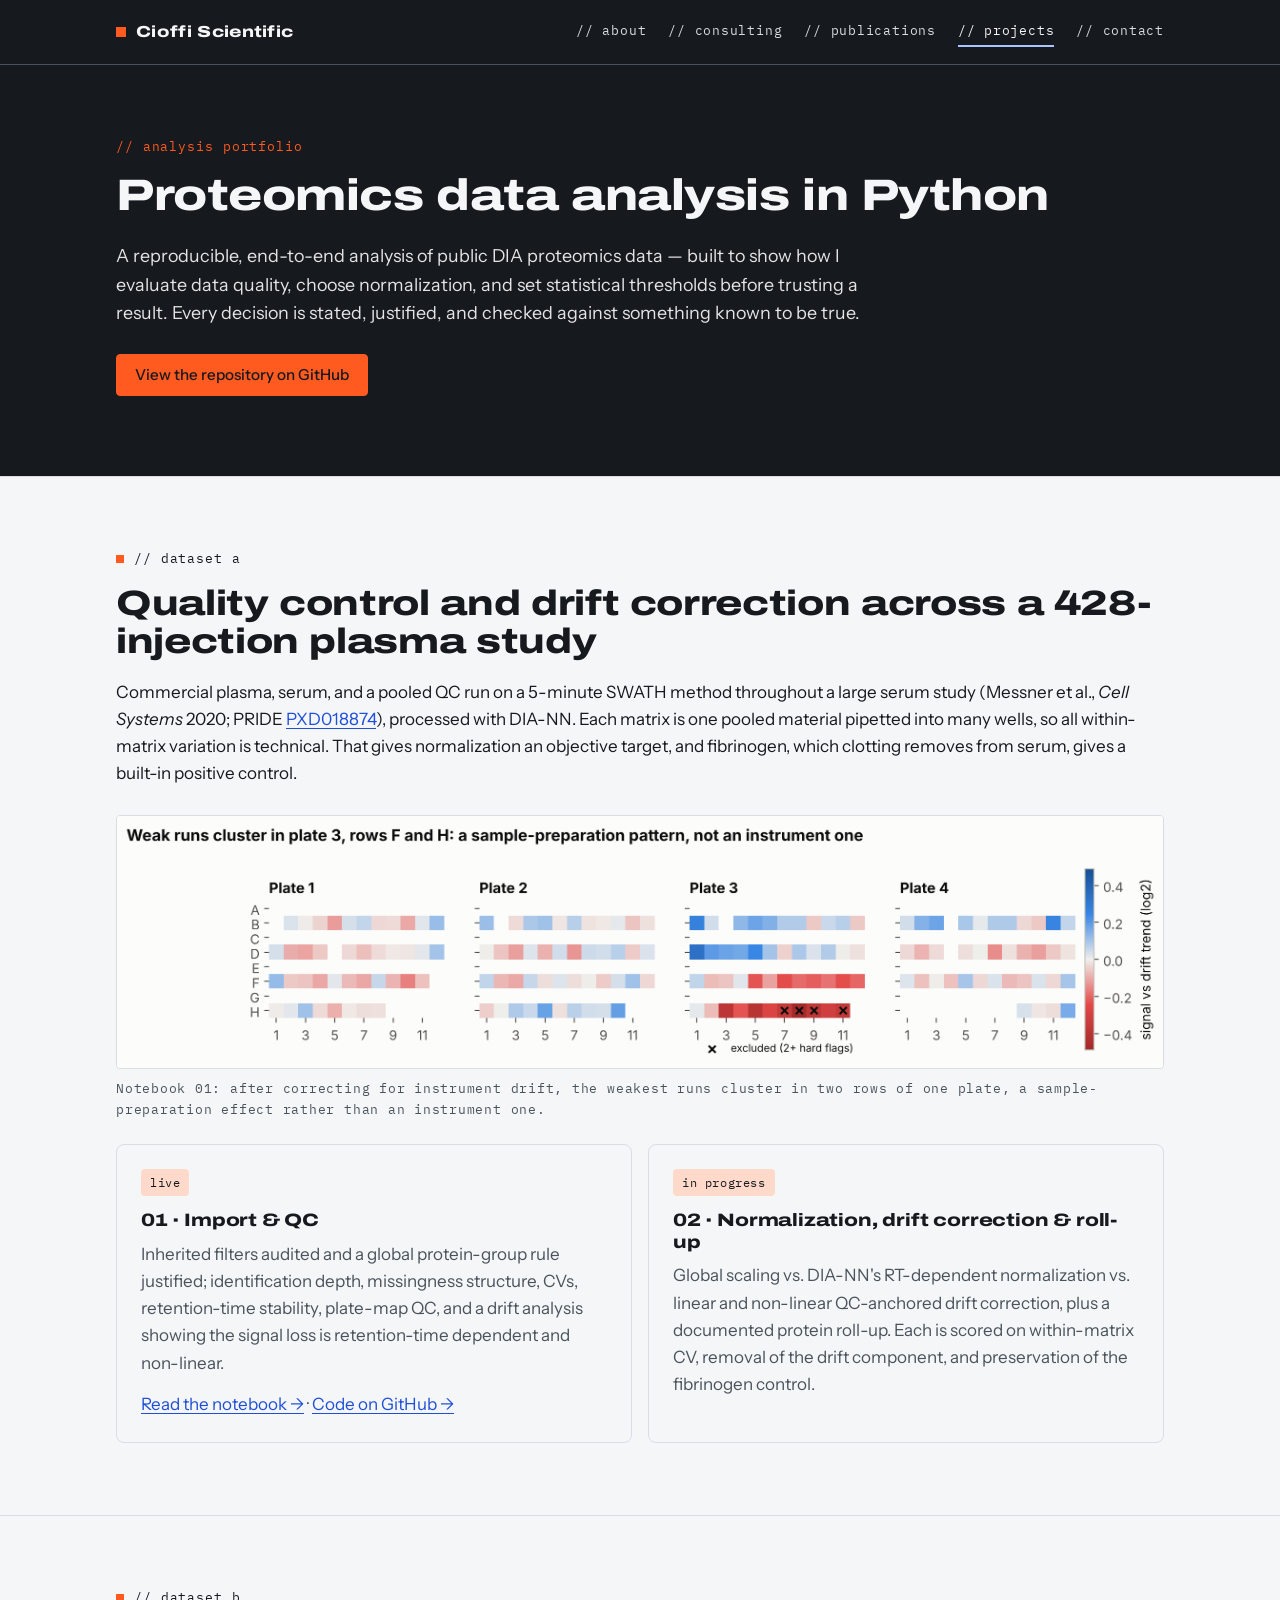
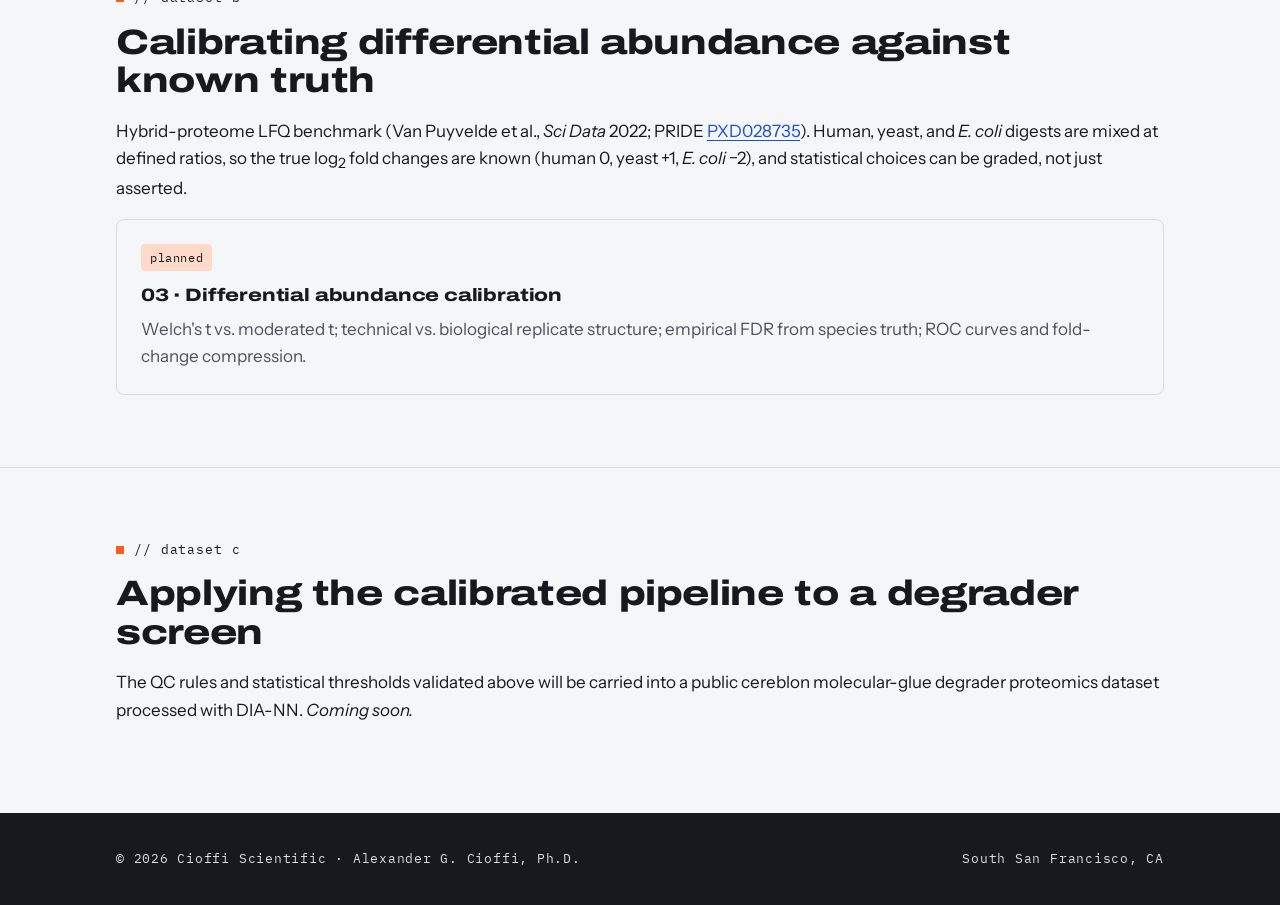
==== commit 0cebbd09: "Projects: Notebook 01 live; restructure to match the built pipeline - Show the repository button (di" ====
--- a/projects.html
+++ b/projects.html
@@ -6,20 +6,22 @@
      placeholder links with the real GitHub and nbviewer URLs.
      Tip: nbviewer.org renders notebooks (plots included) more reliably
      than GitHub's own preview: https://nbviewer.org/github/USER/REPO/blob/main/notebooks/FILE.ipynb
+     Each finished notebook is also exported to /projects/notebook-NN.html
+     (jupyter nbconvert --to html) so it can be read without leaving the site.
      ===================================================================== -->
 <html lang="en">
 <head>
   <meta charset="utf-8">
   <meta name="viewport" content="width=device-width, initial-scale=1">
   <title>Projects | Alexander G. Cioffi, Ph.D.</title>
-  <meta name="description" content="Reproducible Python analyses of public DIA proteomics data: QC, normalization, and differential abundance calibrated against known ground truth.">
+  <meta name="description" content="Reproducible Python analyses of public DIA proteomics data: QC, drift correction, normalization, and differential abundance, each checked against something known to be true.">
   <meta property="og:type" content="website">
   <meta property="og:url" content="https://cioffiscientific.com/projects.html">
   <meta property="og:title" content="Proteomics data analysis in Python | Cioffi Scientific">
-  <meta property="og:description" content="Reproducible Python analyses of public DIA proteomics data: QC, normalization, and differential abundance calibrated against known ground truth.">
-  <meta property="og:image" content="https://cioffiscientific.com/images/social-preview.png">
-  <meta property="og:image:width" content="1280">
-  <meta property="og:image:height" content="640">
+  <meta property="og:description" content="Reproducible Python analyses of public DIA proteomics data: QC, drift correction, normalization, and differential abundance, each checked against something known to be true.">
+  <meta property="og:image" content="https://cioffiscientific.com/images/og-image.png">
+  <meta property="og:image:width" content="2560">
+  <meta property="og:image:height" content="1340">
   <meta name="twitter:card" content="summary_large_image">
   <link rel="preconnect" href="https://fonts.googleapis.com">
   <link rel="preconnect" href="https://fonts.gstatic.com" crossorigin>
@@ -49,46 +51,68 @@
         <p class="lede">
           A reproducible, end-to-end analysis of public DIA proteomics data — built to show how
           I evaluate data quality, choose normalization, and set statistical thresholds before
-          trusting a result. Every step is scored against datasets where the right answer is known.
+          trusting a result. Every decision is stated, justified, and checked against something
+          known to be true.
         </p>
-        <!-- HIDDEN until the DIA pipeline repo is public. To show it: delete the
-             two comment markers around this block and put in the real repo URL.
         <div class="button-row">
-          <a class="button primary" href="https://github.com/acioffi3-spec/REPO-NAME">View the repository on GitHub</a>
+          <a class="button primary" href="https://github.com/acioffi3-spec/dia-proteomics-pipeline">View the repository on GitHub</a>
         </div>
-        -->
       </div>
     </section>
 
     <section>
       <div class="container">
         <p class="eyebrow">// dataset a</p>
-        <h2>Benchmarking a DIA pipeline against known truth</h2>
+        <h2>Quality control and drift correction across a 428-injection plasma study</h2>
+        <p>
+          Commercial plasma, serum, and a pooled QC run on a 5-minute SWATH method throughout a
+          large serum study (Messner et al., <em>Cell Systems</em> 2020; PRIDE
+          <a href="https://www.ebi.ac.uk/pride/archive/projects/PXD018874">PXD018874</a>),
+          processed with DIA-NN. Each matrix is one pooled material pipetted into many wells, so all
+          within-matrix variation is technical. That gives normalization an objective target, and
+          fibrinogen, which clotting removes from serum, gives a built-in positive control.
+        </p>
+
+        <figure class="project-figure">
+          <img src="images/nb01-plate-map.png" alt="Four 96-well plate maps colored by drift-corrected signal; the weakest runs cluster in rows F and H of plate 3." loading="lazy">
+          <figcaption class="mono">Notebook 01: after correcting for instrument drift, the weakest runs cluster in two rows of one plate, a sample-preparation effect rather than an instrument one.</figcaption>
+        </figure>
+
+        <div class="cards">
+          <article class="card">
+            <span class="badge">live</span>
+            <h3>01 · Import &amp; QC</h3>
+            <p>Inherited filters audited and a global protein-group rule justified; identification depth,
+               missingness structure, CVs, retention-time stability, plate-map QC, and a drift analysis
+               showing the signal loss is retention-time dependent and non-linear.</p>
+            <p class="card-links"><a href="projects/notebook-01.html">Read the notebook →</a>
+               · <a href="https://github.com/acioffi3-spec/dia-proteomics-pipeline/blob/main/notebooks/01_import_and_qc.ipynb">Code on GitHub →</a></p>
+          </article>
+
+          <article class="card">
+            <span class="badge">in progress</span>
+            <h3>02 · Normalization, drift correction &amp; roll-up</h3>
+            <p>Global scaling vs. DIA-NN's RT-dependent normalization vs. linear and non-linear
+               QC-anchored drift correction, plus a documented protein roll-up. Each is scored on
+               within-matrix CV, removal of the drift component, and preservation of the fibrinogen control.</p>
+          </article>
+        </div>
+      </div>
+    </section>
+
+    <section>
+      <div class="container">
+        <p class="eyebrow">// dataset b</p>
+        <h2>Calibrating differential abundance against known truth</h2>
         <p>
           Hybrid-proteome LFQ benchmark (Van Puyvelde et al., <em>Sci Data</em> 2022; PRIDE
-          <a href="https://www.ebi.ac.uk/pride/archive/projects/PXD028735">PXD028735</a>),
-          timsTOF Pro diaPASEF, processed with DIA-NN. Human, yeast, and <em>E. coli</em> digests
-          are mixed at defined ratios, so the true log<sub>2</sub> fold changes are known
-          (human 0, yeast +1, <em>E. coli</em> −2) — every QC, normalization, and statistics
-          choice can be graded, not just asserted.
+          <a href="https://www.ebi.ac.uk/pride/archive/projects/PXD028735">PXD028735</a>).
+          Human, yeast, and <em>E. coli</em> digests are mixed at defined ratios, so the true
+          log<sub>2</sub> fold changes are known (human 0, yeast +1, <em>E. coli</em> −2), and
+          statistical choices can be graded, not just asserted.
         </p>
 
         <div class="cards">
-          <article class="card">
-            <span class="badge">in progress</span>
-            <h3>01 · Import &amp; QC</h3>
-            <p>Identification depth, Q-value checks, missingness, CVs, retention-time and
-               ion-mobility stability, injection-order drift on QC pools, correlation and PCA.</p>
-            <!-- <a href="NBVIEWER-URL">View notebook →</a> -->
-          </article>
-
-          <article class="card">
-            <span class="badge">planned</span>
-            <h3>02 · Normalization &amp; roll-up</h3>
-            <p>None vs. median vs. quantile vs. DIA-NN's own normalization; MaxLFQ vs. custom
-               protein roll-up — each scored against the expected human log<sub>2</sub>FC of 0.</p>
-          </article>
-
           <article class="card">
             <span class="badge">planned</span>
             <h3>03 · Differential abundance calibration</h3>
@@ -101,11 +125,11 @@
 
     <section>
       <div class="container">
-        <p class="eyebrow">// dataset b</p>
+        <p class="eyebrow">// dataset c</p>
         <h2>Applying the calibrated pipeline to a degrader screen</h2>
         <p>
-          The thresholds validated on Dataset A will be carried into a public molecular-glue degrader
-          proteomics dataset on the same platform (timsTOF diaPASEF + DIA-NN). <em>Coming soon.</em>
+          The QC rules and statistical thresholds validated above will be carried into a public
+          cereblon molecular-glue degrader proteomics dataset processed with DIA-NN. <em>Coming soon.</em>
         </p>
       </div>
     </section>
--- a/styles.css
+++ b/styles.css
@@ -417,3 +417,9 @@
 @media (prefers-reduced-motion: reduce) {
   * { transition: none !important; scroll-behavior: auto !important; }
 }
+
+/* Project figure (a real result in place of decoration) and card links */
+.project-figure { margin: 28px 0 24px; }
+.project-figure img { width: 100%; height: auto; border: 1px solid var(--border); border-radius: var(--radius-sm); background: #fff; }
+.project-figure figcaption { margin-top: 10px; font-size: 0.8rem; color: var(--text-muted); }
+.card .card-links { margin-top: 14px; }
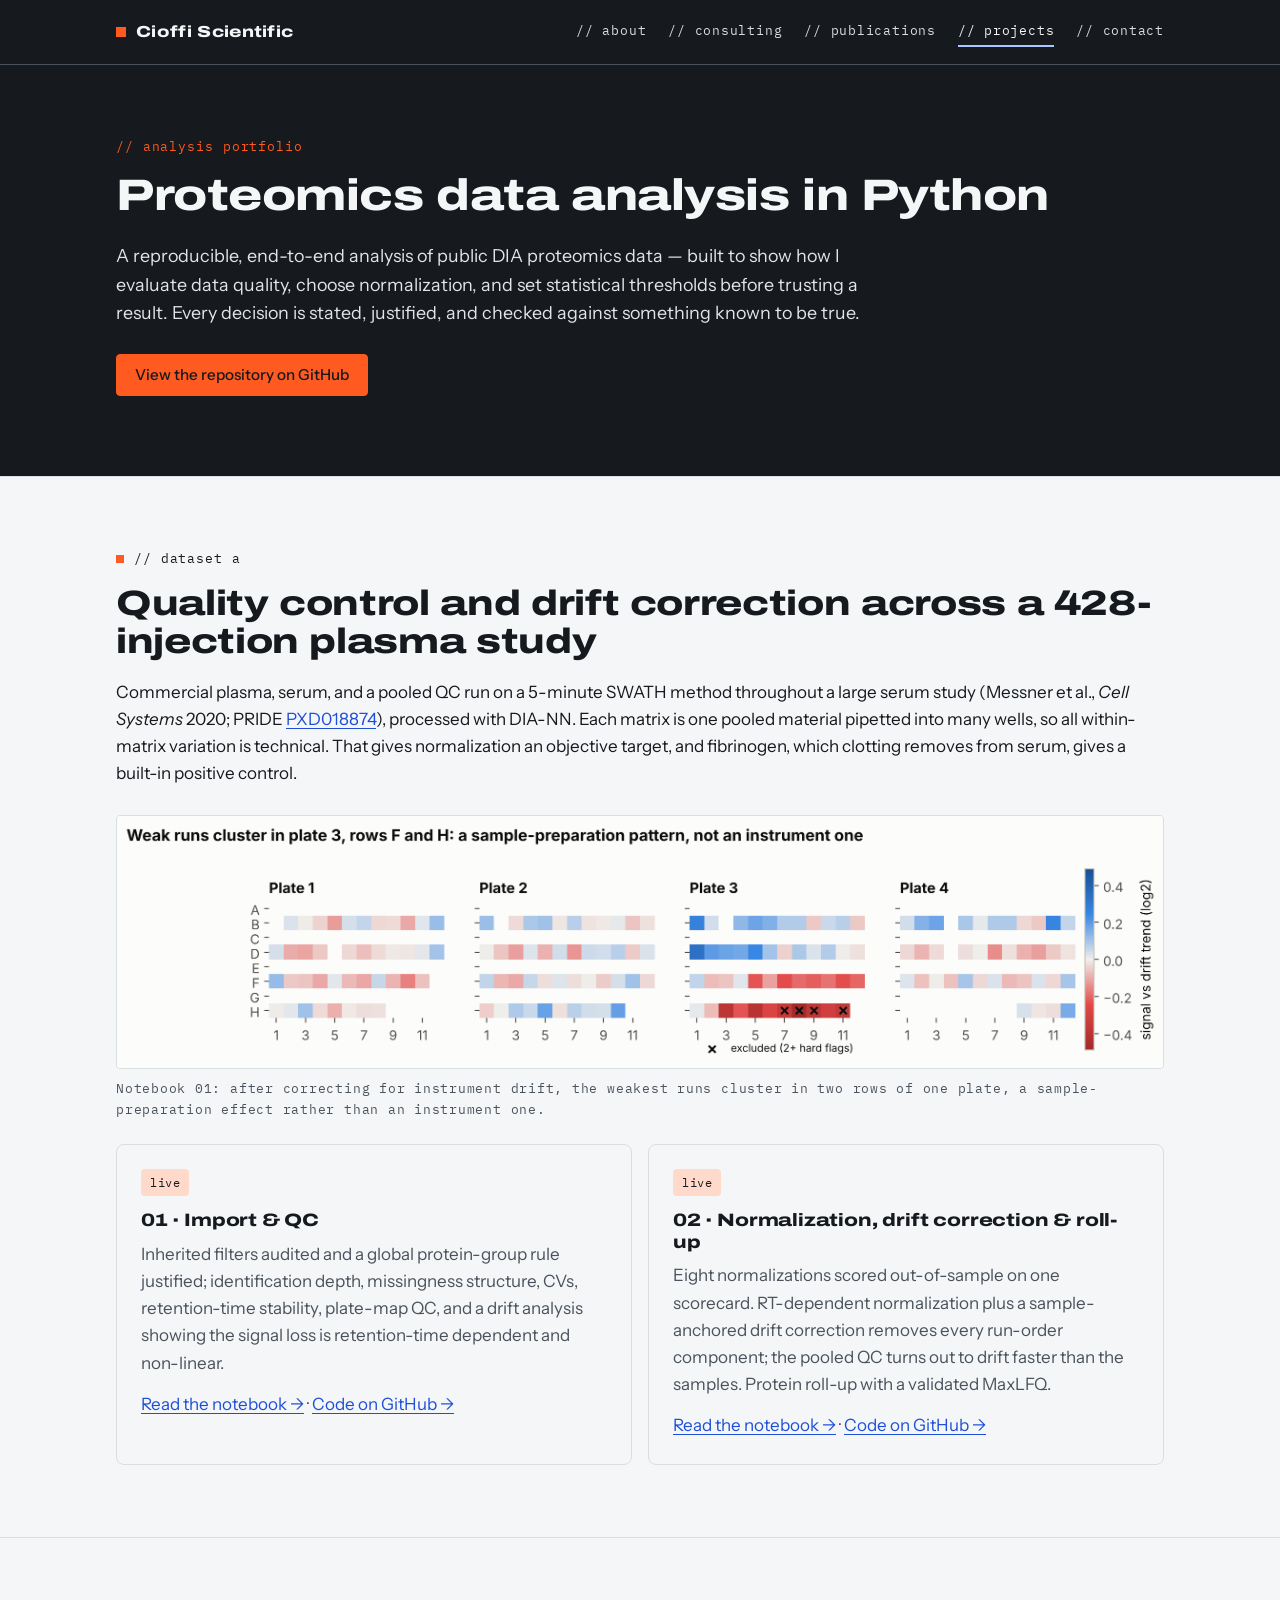
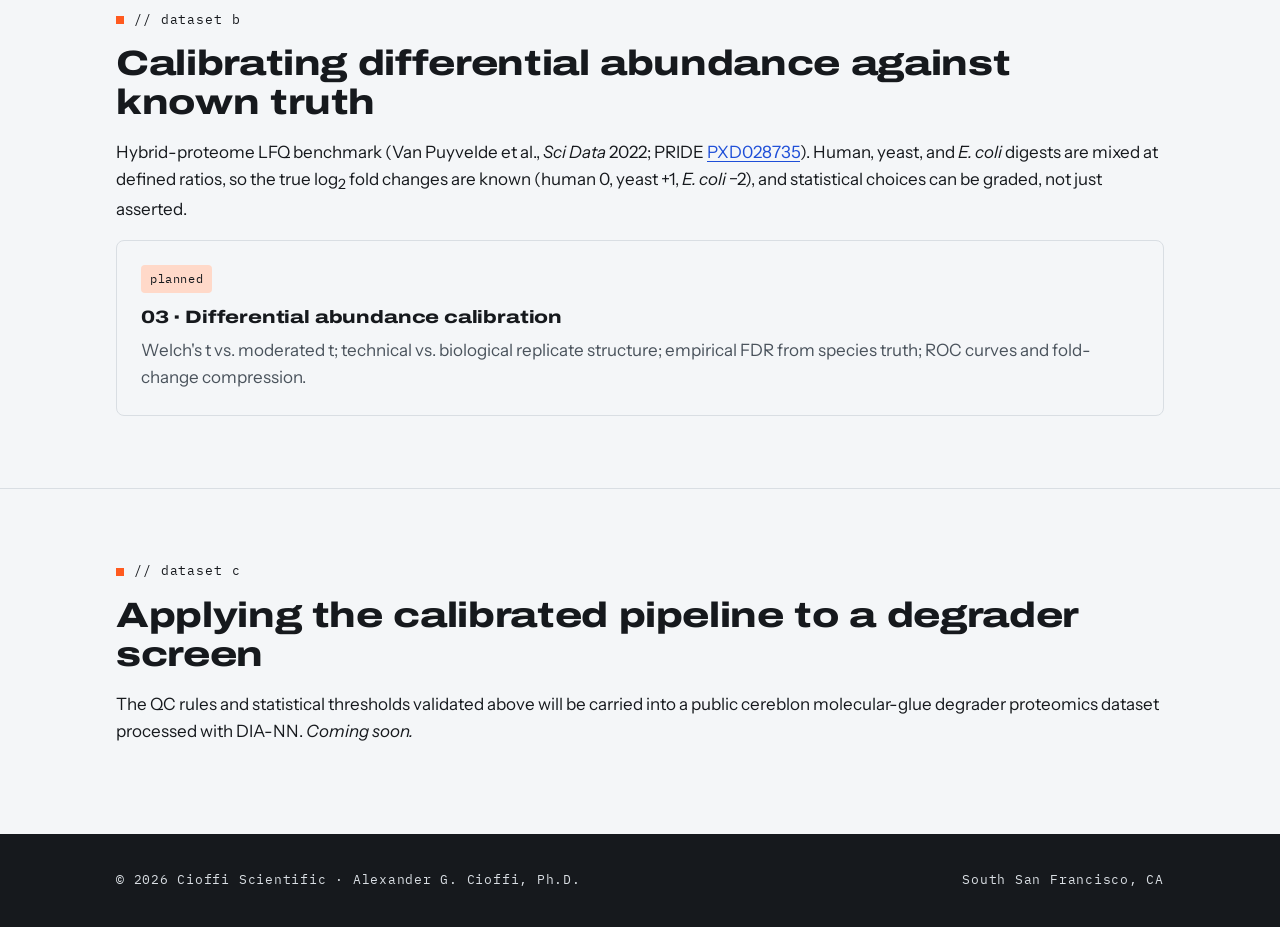
==== commit a6974d36: "Projects: Notebook 02 live; refresh Notebook 01 page Co-Authored-By: Claude Opus 5.5 <noreply@anthro" ====
--- a/projects.html
+++ b/projects.html
@@ -90,11 +90,13 @@
           </article>
 
           <article class="card">
-            <span class="badge">in progress</span>
+            <span class="badge">live</span>
             <h3>02 · Normalization, drift correction &amp; roll-up</h3>
-            <p>Global scaling vs. DIA-NN's RT-dependent normalization vs. linear and non-linear
-               QC-anchored drift correction, plus a documented protein roll-up. Each is scored on
-               within-matrix CV, removal of the drift component, and preservation of the fibrinogen control.</p>
+            <p>Eight normalizations scored out-of-sample on one scorecard. RT-dependent normalization
+               plus a sample-anchored drift correction removes every run-order component; the pooled QC
+               turns out to drift faster than the samples. Protein roll-up with a validated MaxLFQ.</p>
+            <p class="card-links"><a href="projects/notebook-02.html">Read the notebook →</a>
+               · <a href="https://github.com/acioffi3-spec/dia-proteomics-pipeline/blob/main/notebooks/02_normalization_and_rollup.ipynb">Code on GitHub →</a></p>
           </article>
         </div>
       </div>
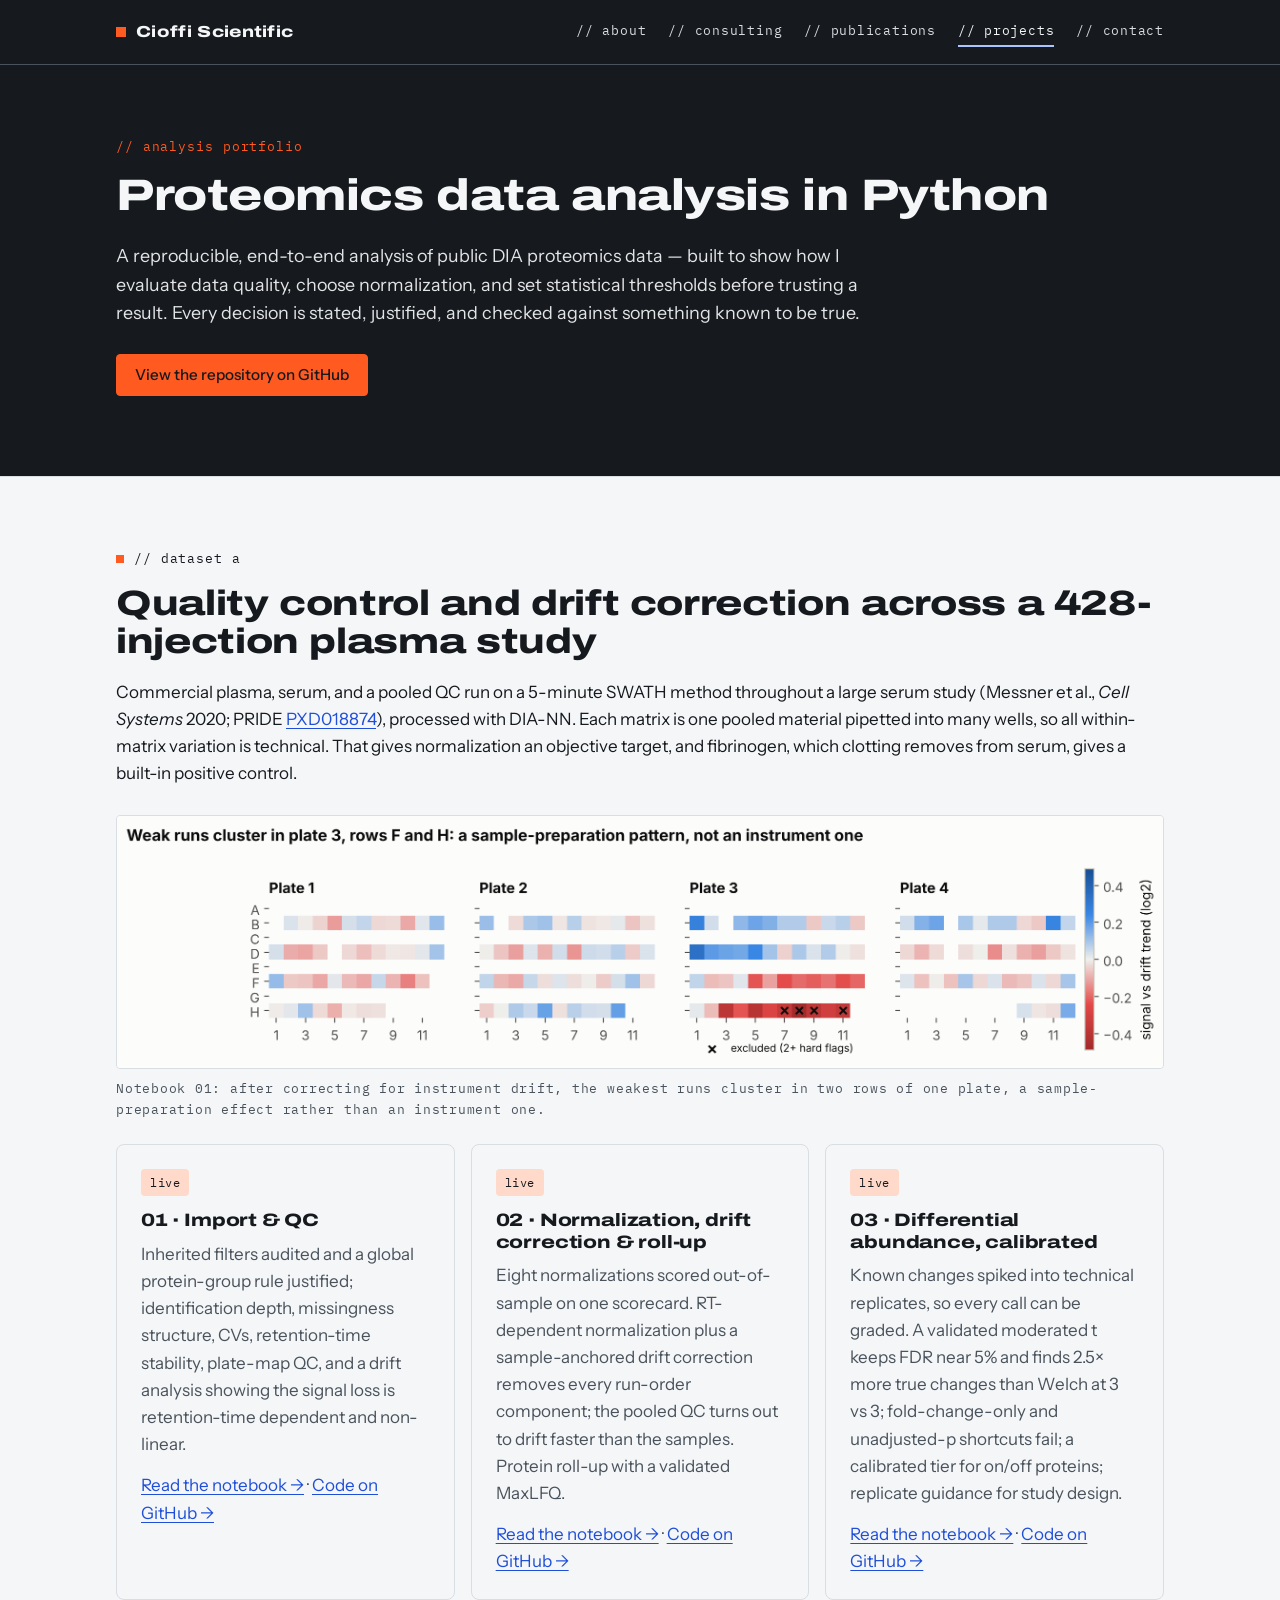
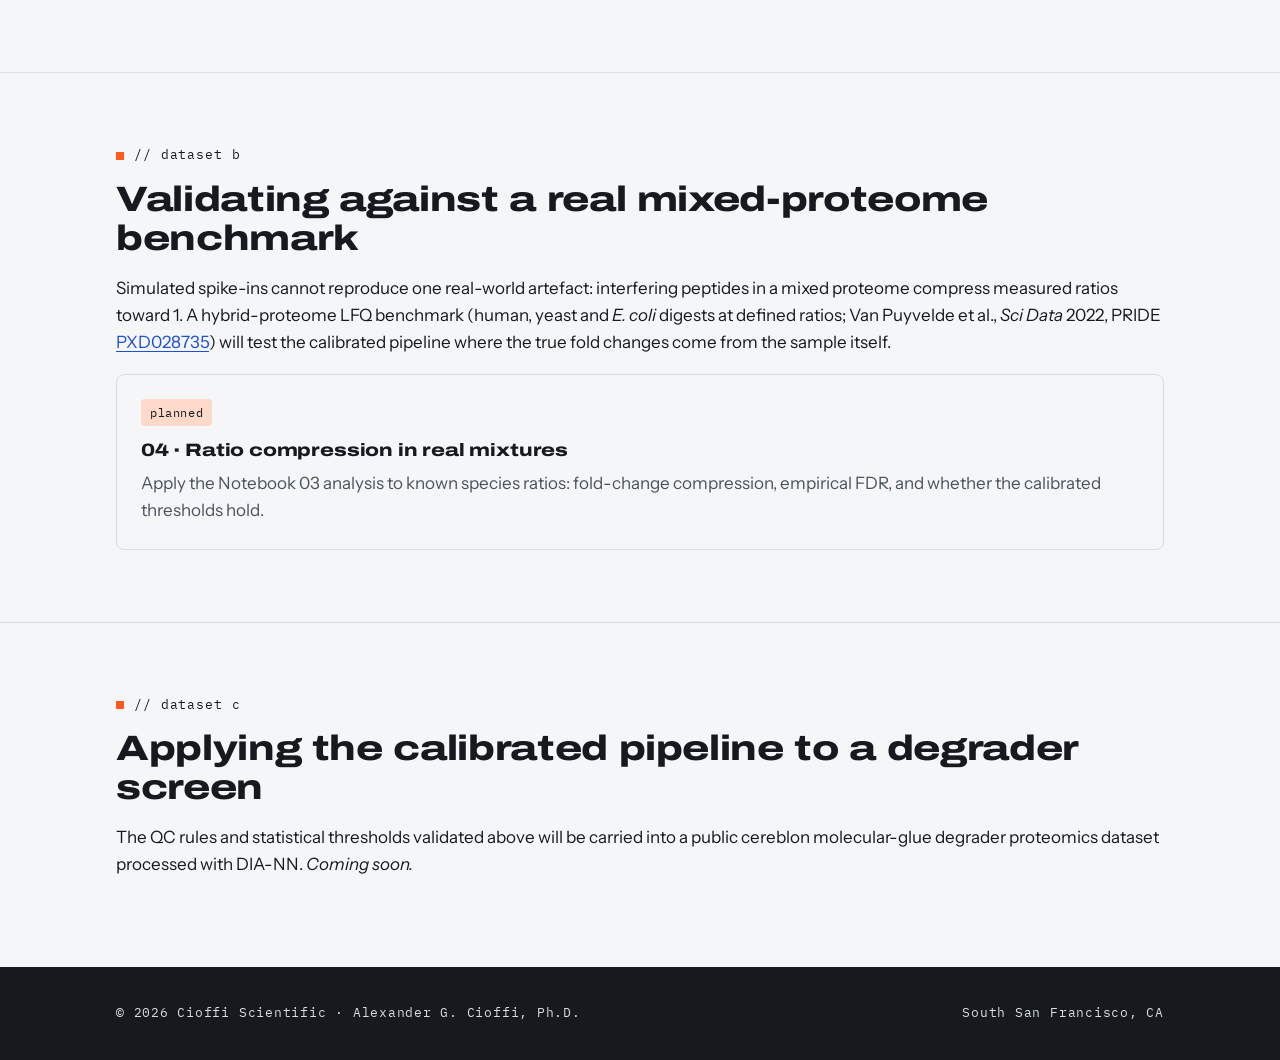
==== commit 6b7df55b: "Projects: Notebook 03 live; benchmark becomes the planned validation step Co-Authored-By: Claude Opu" ====
--- a/projects.html
+++ b/projects.html
@@ -98,6 +98,17 @@
             <p class="card-links"><a href="projects/notebook-02.html">Read the notebook →</a>
                · <a href="https://github.com/acioffi3-spec/dia-proteomics-pipeline/blob/main/notebooks/02_normalization_and_rollup.ipynb">Code on GitHub →</a></p>
           </article>
+
+          <article class="card">
+            <span class="badge">live</span>
+            <h3>03 · Differential abundance, calibrated</h3>
+            <p>Known changes spiked into technical replicates, so every call can be graded. A validated
+               moderated t keeps FDR near 5% and finds 2.5× more true changes than Welch at 3 vs 3;
+               fold-change-only and unadjusted-p shortcuts fail; a calibrated tier for on/off proteins;
+               replicate guidance for study design.</p>
+            <p class="card-links"><a href="projects/notebook-03.html">Read the notebook →</a>
+               · <a href="https://github.com/acioffi3-spec/dia-proteomics-pipeline/blob/main/notebooks/03_differential_abundance_calibration.ipynb">Code on GitHub →</a></p>
+          </article>
         </div>
       </div>
     </section>
@@ -105,21 +116,21 @@
     <section>
       <div class="container">
         <p class="eyebrow">// dataset b</p>
-        <h2>Calibrating differential abundance against known truth</h2>
+        <h2>Validating against a real mixed-proteome benchmark</h2>
         <p>
-          Hybrid-proteome LFQ benchmark (Van Puyvelde et al., <em>Sci Data</em> 2022; PRIDE
-          <a href="https://www.ebi.ac.uk/pride/archive/projects/PXD028735">PXD028735</a>).
-          Human, yeast, and <em>E. coli</em> digests are mixed at defined ratios, so the true
-          log<sub>2</sub> fold changes are known (human 0, yeast +1, <em>E. coli</em> −2), and
-          statistical choices can be graded, not just asserted.
+          Simulated spike-ins cannot reproduce one real-world artefact: interfering peptides in a
+          mixed proteome compress measured ratios toward 1. A hybrid-proteome LFQ benchmark (human,
+          yeast and <em>E. coli</em> digests at defined ratios; Van Puyvelde et al., <em>Sci Data</em> 2022,
+          PRIDE <a href="https://www.ebi.ac.uk/pride/archive/projects/PXD028735">PXD028735</a>)
+          will test the calibrated pipeline where the true fold changes come from the sample itself.
         </p>
 
         <div class="cards">
           <article class="card">
             <span class="badge">planned</span>
-            <h3>03 · Differential abundance calibration</h3>
-            <p>Welch's t vs. moderated t; technical vs. biological replicate structure; empirical
-               FDR from species truth; ROC curves and fold-change compression.</p>
+            <h3>04 · Ratio compression in real mixtures</h3>
+            <p>Apply the Notebook 03 analysis to known species ratios: fold-change compression,
+               empirical FDR, and whether the calibrated thresholds hold.</p>
           </article>
         </div>
       </div>
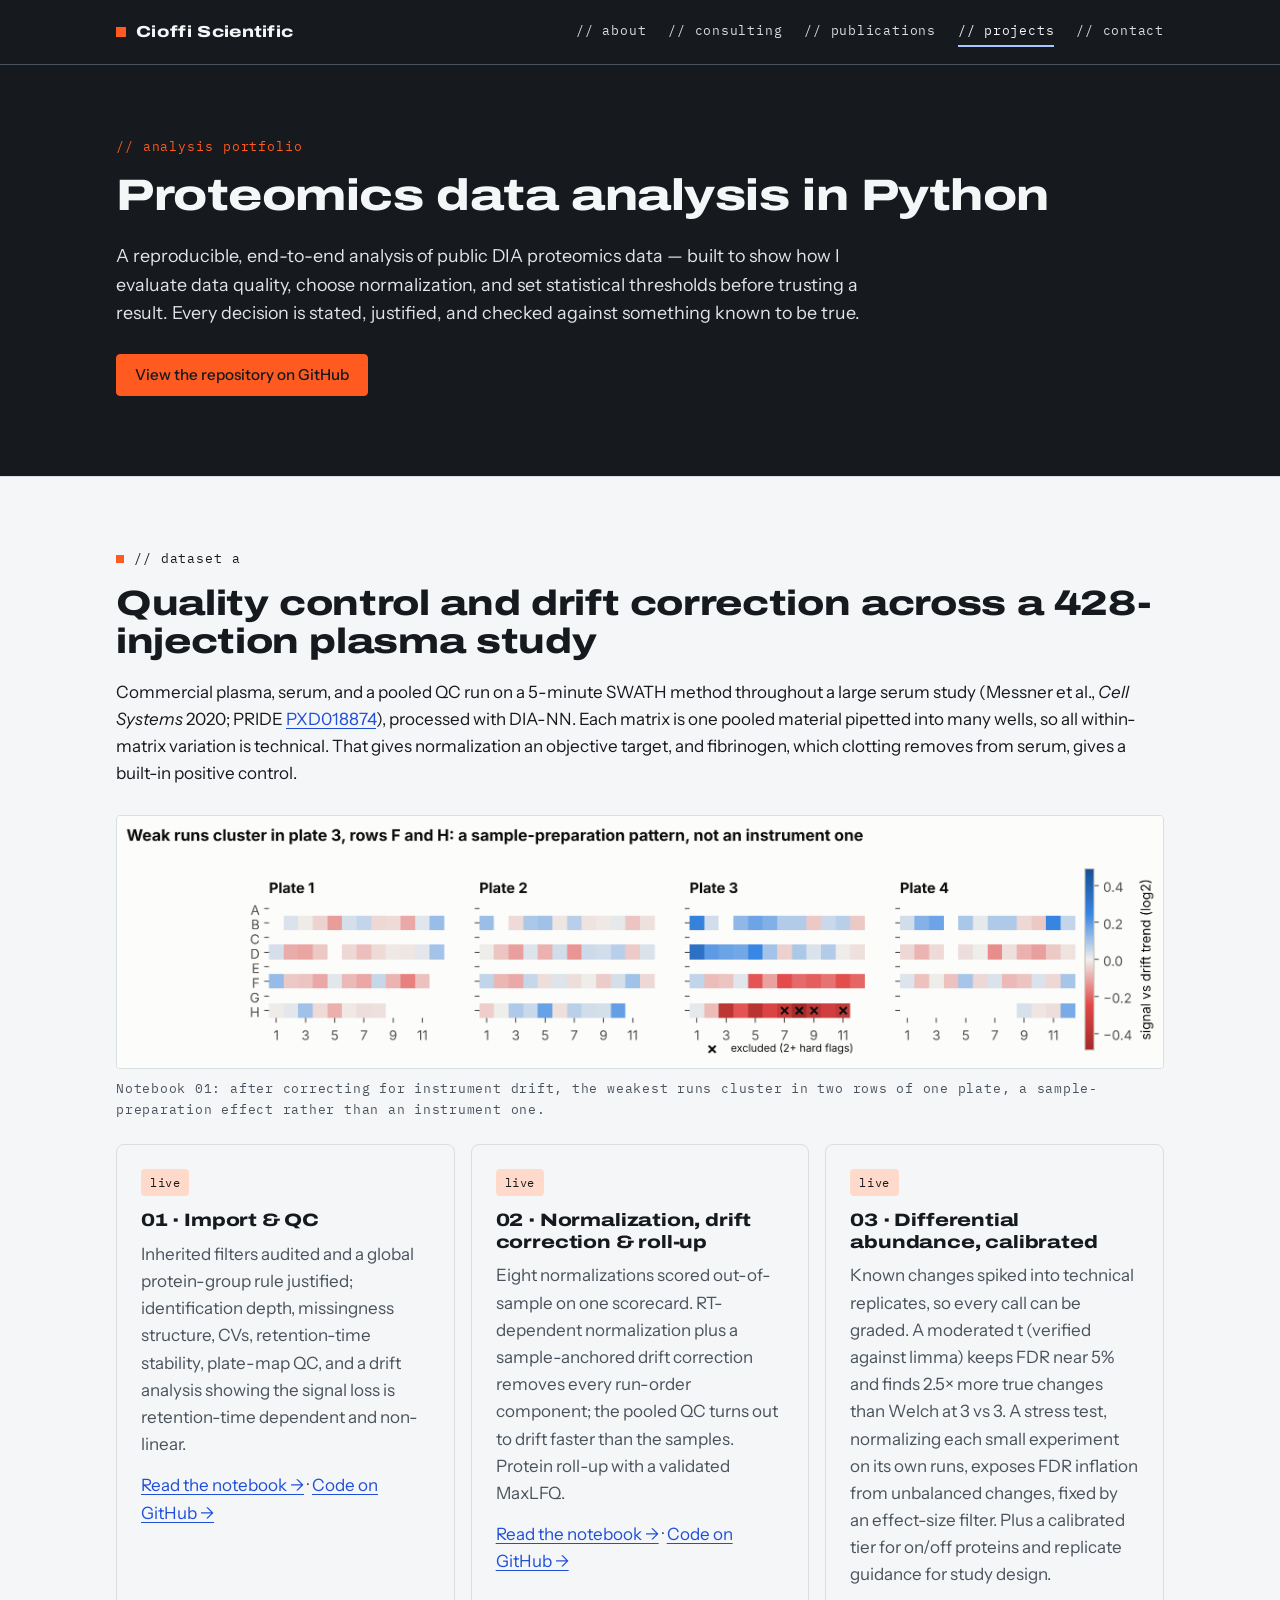
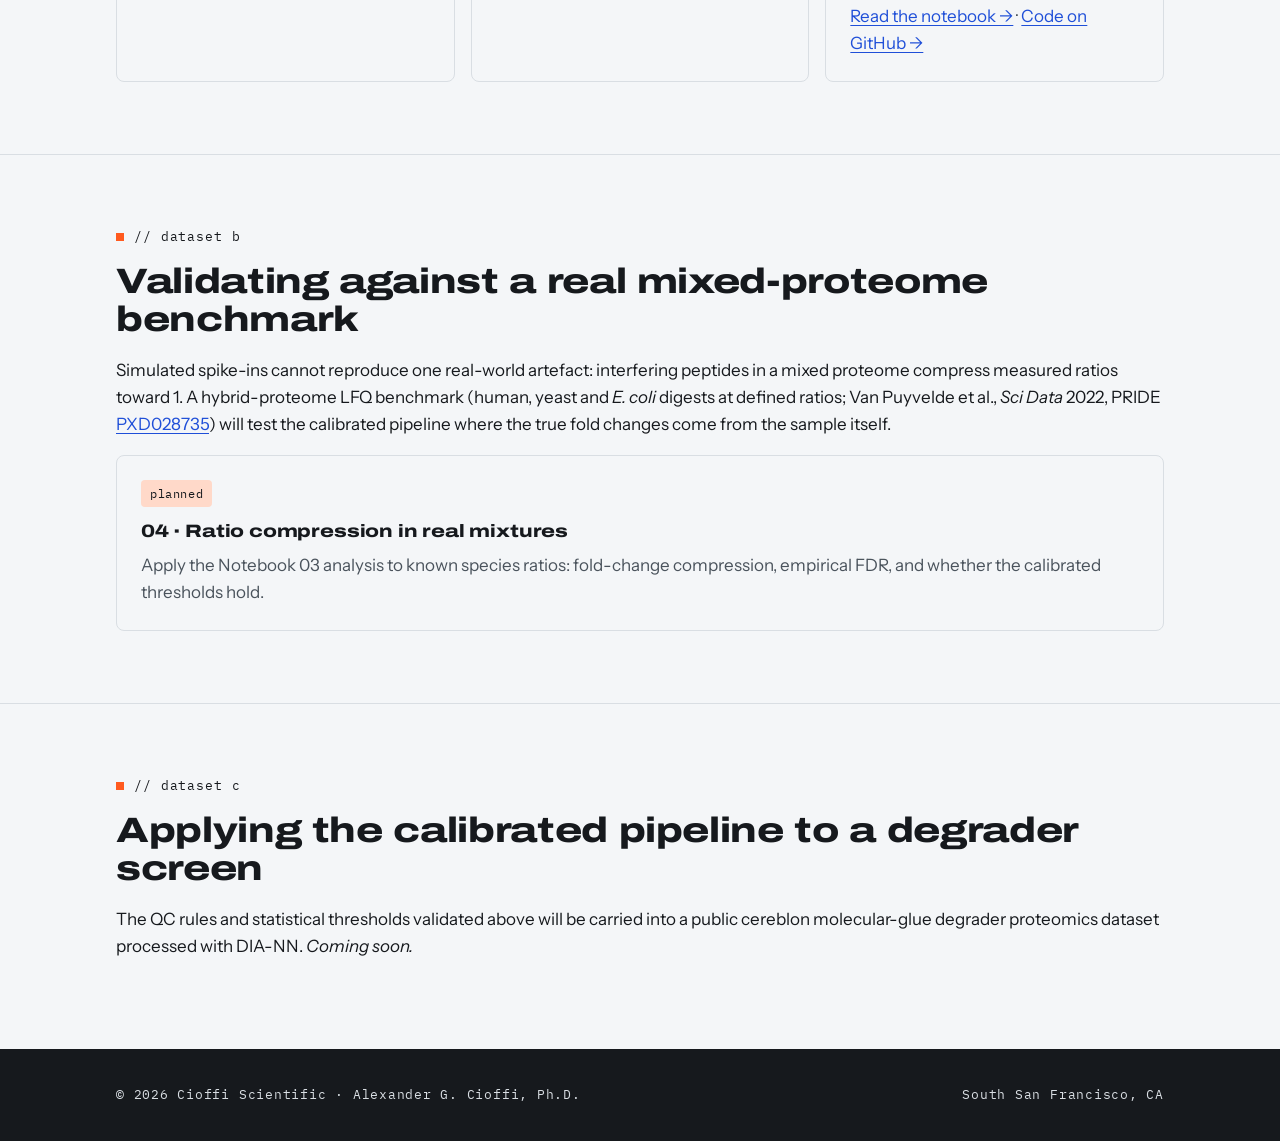
==== commit 515154c1: "Notebooks 01-03: results-at-a-glance, limma cross-check, small-study stress test Co-Authored-By: Cla" ====
--- a/projects.html
+++ b/projects.html
@@ -102,10 +102,11 @@
           <article class="card">
             <span class="badge">live</span>
             <h3>03 · Differential abundance, calibrated</h3>
-            <p>Known changes spiked into technical replicates, so every call can be graded. A validated
-               moderated t keeps FDR near 5% and finds 2.5× more true changes than Welch at 3 vs 3;
-               fold-change-only and unadjusted-p shortcuts fail; a calibrated tier for on/off proteins;
-               replicate guidance for study design.</p>
+            <p>Known changes spiked into technical replicates, so every call can be graded. A moderated t
+               (verified against limma) keeps FDR near 5% and finds 2.5× more true changes than Welch at
+               3 vs 3. A stress test, normalizing each small experiment on its own runs, exposes FDR
+               inflation from unbalanced changes, fixed by an effect-size filter. Plus a calibrated tier
+               for on/off proteins and replicate guidance for study design.</p>
             <p class="card-links"><a href="projects/notebook-03.html">Read the notebook →</a>
                · <a href="https://github.com/acioffi3-spec/dia-proteomics-pipeline/blob/main/notebooks/03_differential_abundance_calibration.ipynb">Code on GitHub →</a></p>
           </article>
